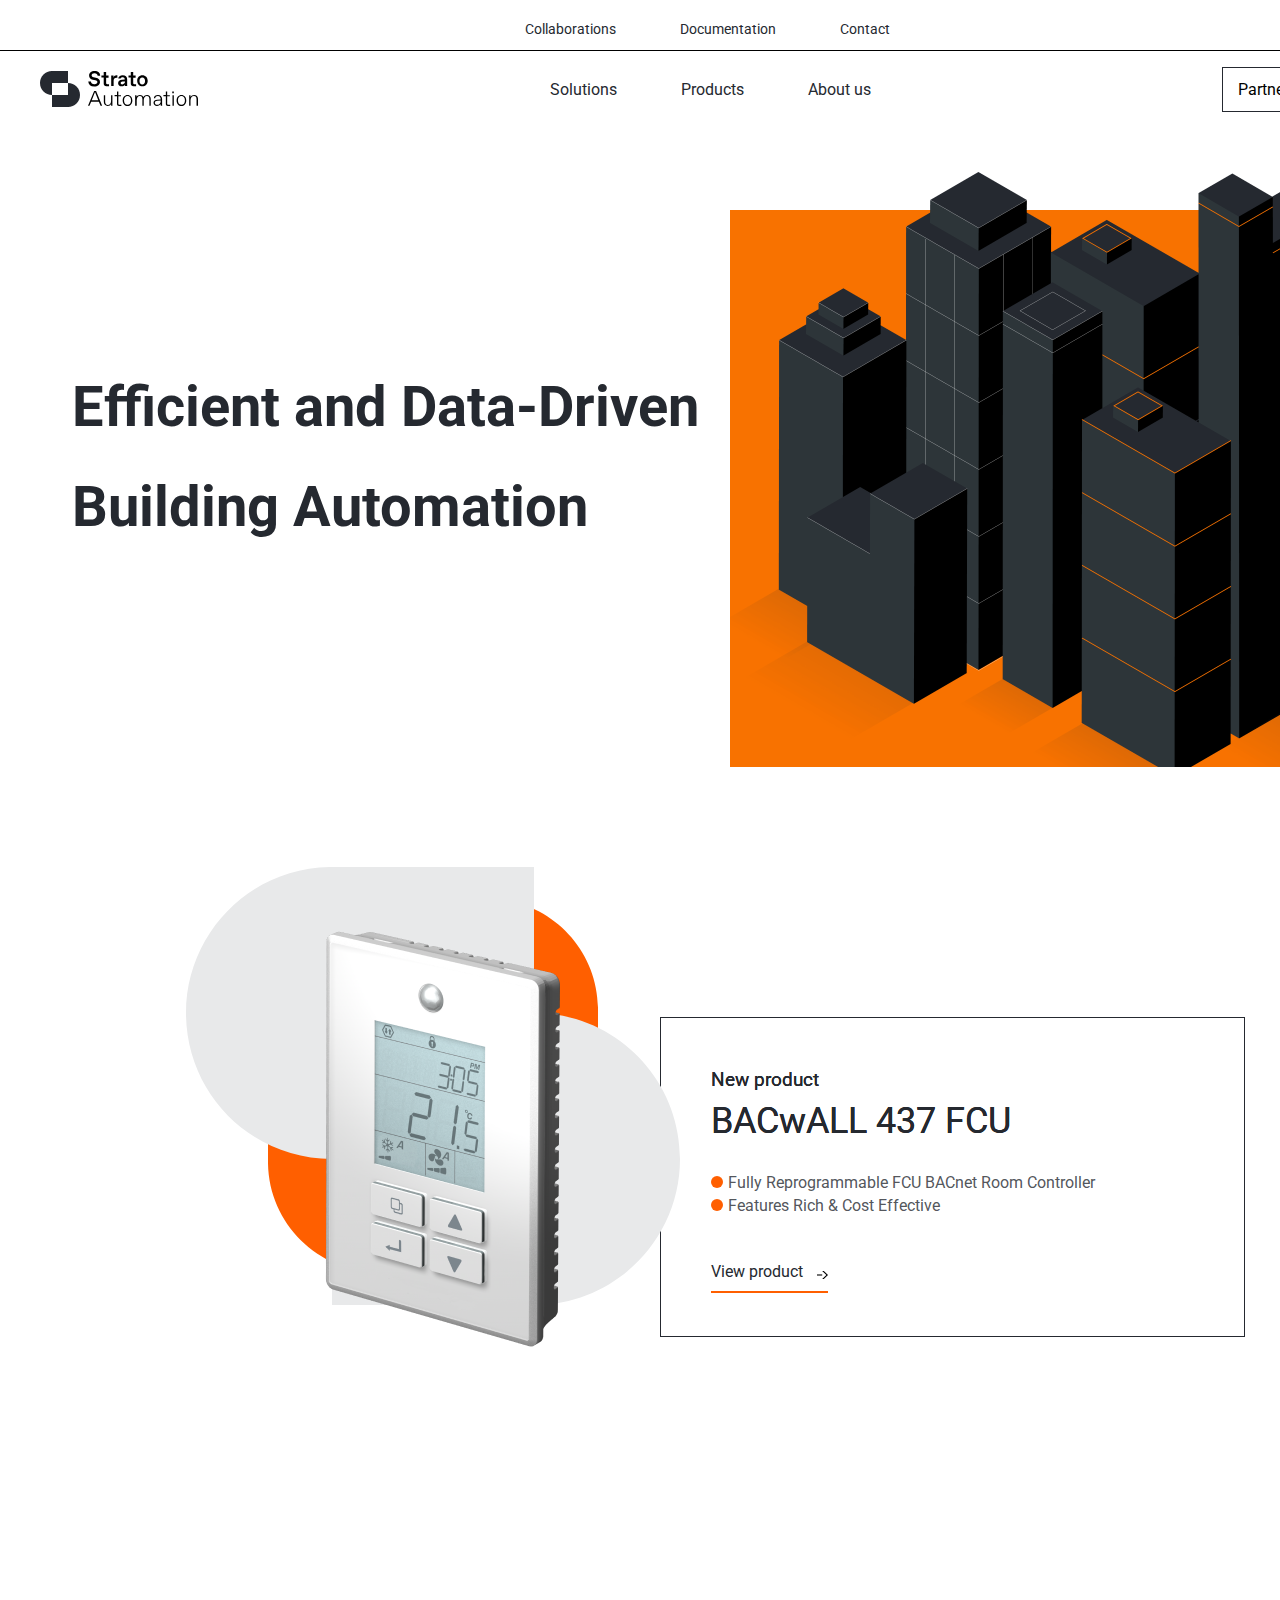
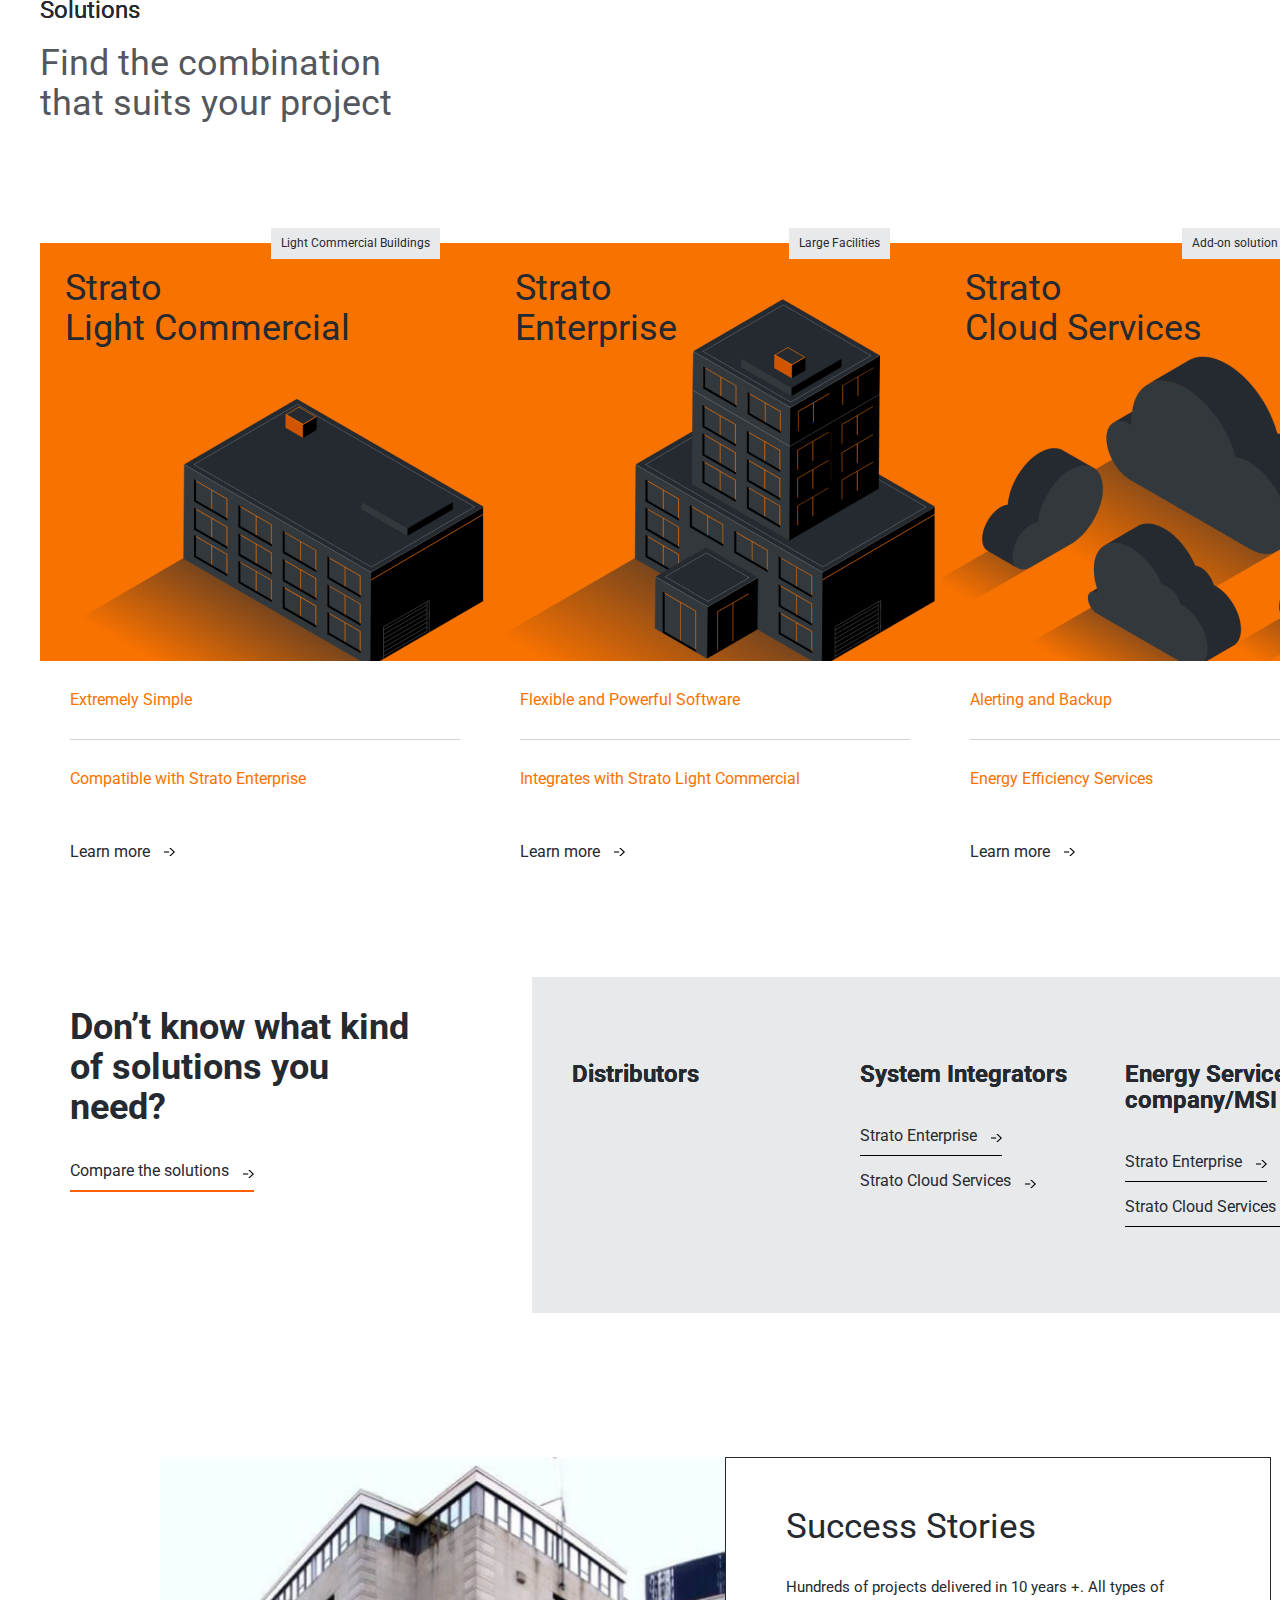
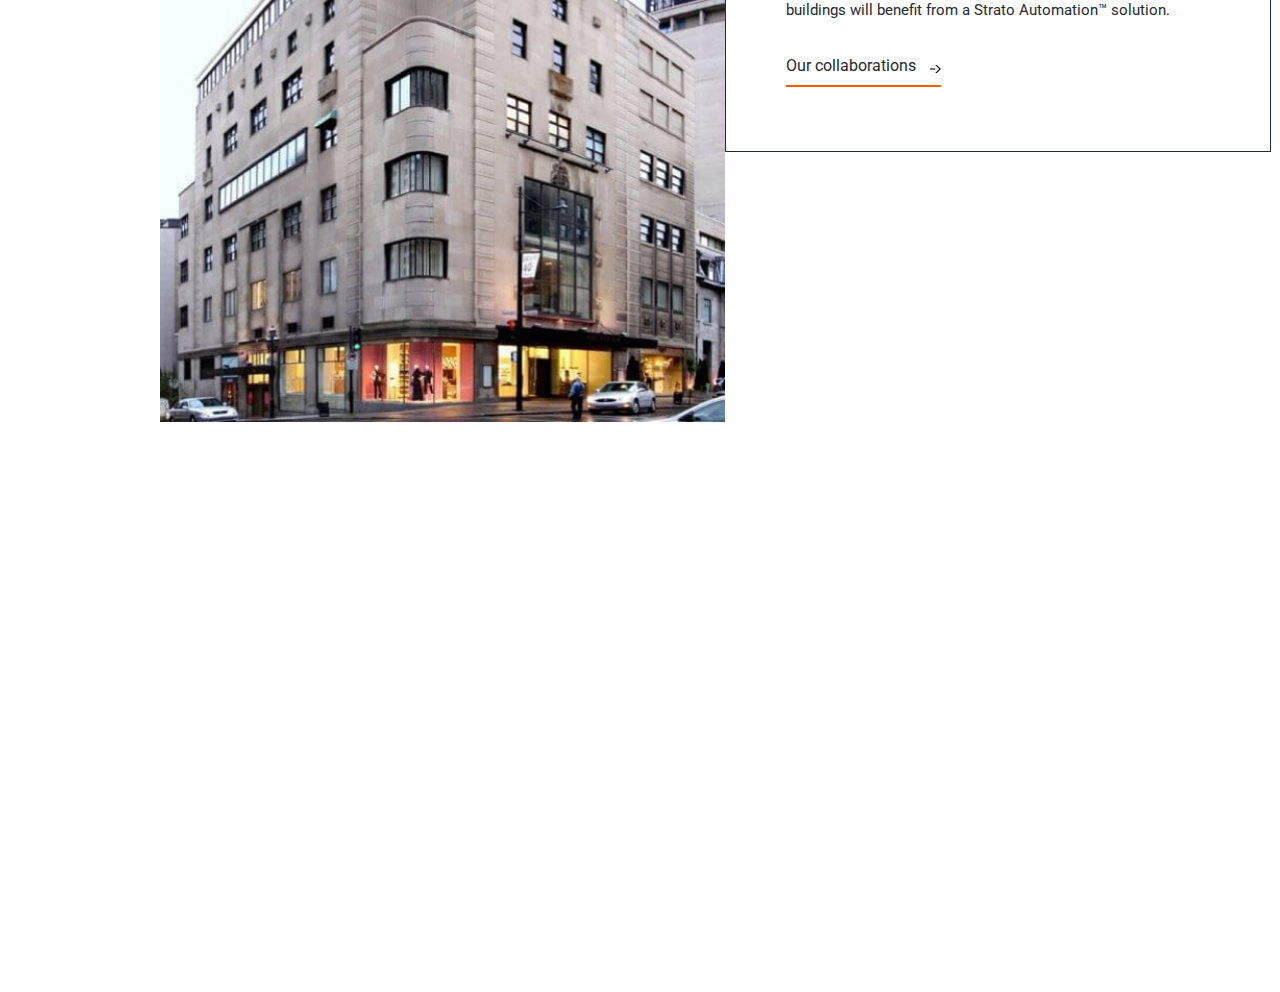
==== index.html @ f867ef54 "Added stories section" ====
<!DOCTYPE html>
<html lang="en">

<head>
    <meta charset="UTF-8">
    <meta http-equiv="X-UA-Compatible" content="IE=edge">
    <meta name="viewport" content="width=device-width, initial-scale=1.0">
    <link rel="stylesheet" href="css/style.css">
    <link rel="preconnect" href="https://fonts.gstatic.com">
    <link href="https://fonts.googleapis.com/css2?family=Roboto&display=swap" rel="stylesheet">
    <title>Strato Automation</title>
</head>

<body>
    <header class="header">
        <div class="header__top">
            <section class="header__center">
                <nav class="about">
                    <a class="about__item" href="#">Collaborations</a>
                    <a class="about__item" href="#">Documentation</a>
                    <a class="about__item" href="#">Contact</a>
                </nav>
            </section>
            <section class="header__right">
                <nav class="about__language">
                    <button class="select__language selected">En</button>
                    <button class="select__language">Fr</button>
                </nav>
            </section>
        </div>
        <section class="header__bottom warp">
            <svg class="logo" viewBox="0 0 159 36" fill="none" xmlns="http://www.w3.org/2000/svg">
                <path d="M0 12C0 5.37258 5.37258 0 12 0V24C5.37258 24 0 18.6274 0 12Z" fill="#252930" />
                <path d="M11 0H28V12H11V0Z" fill="#252930" />
                <path d="M28 12C34.6274 12 40 17.3726 40 24C40 30.6274 34.6274 36 28 36V12Z" fill="#252930" />
                <path d="M12 24H29V36H12V24Z" fill="#252930" />
                <path
                    d="M50.9011 10.2586C50.9011 12.069 52.3517 13.1552 54.4066 13.1552H54.6484C56.3407 13.1552 57.4286 12.3103 57.4286 11.1034C57.4286 10.0172 56.8242 9.53448 55.3736 9.17241L52.8352 8.68966C50.4176 8.2069 49.0879 6.63793 49.0879 4.46552C49.0879 2.05172 51.1429 0 54.6484 0C58.1538 0 60.2088 1.93103 60.2088 4.82759H57.6703C57.5495 3.25862 56.3407 2.2931 54.6484 2.2931H54.4066C52.8352 2.2931 51.6264 3.25862 51.6264 4.34483C51.6264 5.43103 52.2308 6.03448 53.5604 6.27586L55.8571 6.75862C58.5165 7.24138 59.967 8.56897 59.967 10.9828C59.967 13.6379 57.7912 15.4483 54.2857 15.4483C50.5385 15.4483 48.4835 13.5172 48.2418 10.3793H50.9011V10.2586Z"
                    fill="black" />
                <path
                    d="M63.7143 6.51724H61.4176V4.46552H63.7143V1.08621H66.1319V4.58621H68.5495V6.63793H66.1319V12.069C66.1319 12.9138 66.3736 13.1552 67.2198 13.1552H69.033V15.2069H66.3736C64.6813 15.2069 63.7143 14.3621 63.7143 12.5517V6.51724Z"
                    fill="black" />
                <path
                    d="M71.0879 4.46552H73.5055V6.63793C73.989 5.18965 75.0769 4.34483 76.6483 4.34483H77.3736V6.63793H76.5275C74.5934 6.63793 73.6264 7.72414 73.6264 9.65517V15.0862H71.2088V4.46552H71.0879Z"
                    fill="black" />
                <path
                    d="M84.989 15.0862C84.989 14.8448 84.8681 14.4828 84.8681 13.8793V13.6379C84.2637 14.6034 83.055 15.3276 81.6044 15.3276C79.5495 15.3276 78.0989 14 78.0989 12.1897C78.0989 10.0172 79.7912 8.93103 81.967 8.81034L84.7473 8.56896V8.2069C84.7473 7 84.022 6.15517 82.8132 6.15517H82.5714C81.4835 6.15517 80.7582 6.75862 80.6374 7.60345H78.2198C78.4615 5.55172 80.1539 4.22414 82.6923 4.22414C85.3517 4.22414 87.1648 5.7931 87.1648 8.2069V12.7931C87.1648 13.8793 87.1648 14.6034 87.2857 15.0862H84.989ZM84.8681 10.3793L82.4506 10.6207C81.3626 10.7414 80.6374 11.2241 80.6374 12.069C80.6374 12.7931 81.2418 13.3966 82.2088 13.3966H82.3297C83.6593 13.3966 84.989 12.3103 84.989 11.1034V10.3793H84.8681Z"
                    fill="black" />
                <path
                    d="M90.7912 6.51724H88.4945V4.46552H90.7912V1.08621H93.2088V4.58621H95.6264V6.63793H93.2088V12.069C93.2088 12.9138 93.4506 13.1552 94.2967 13.1552H96.1099V15.2069H93.4505C91.7582 15.2069 90.7912 14.3621 90.7912 12.5517V6.51724Z"
                    fill="black" />
                <path
                    d="M102.396 4.22414C105.418 4.22414 107.714 6.51724 107.714 9.77586C107.714 13.0345 105.538 15.3276 102.396 15.3276C99.3736 15.3276 97.1978 13.0345 97.1978 9.77586C97.0769 6.63793 99.2527 4.22414 102.396 4.22414ZM102.396 13.3966C103.967 13.3966 105.055 12.069 105.055 9.89655C105.055 7.72414 103.967 6.39655 102.396 6.39655H102.154C100.582 6.39655 99.4945 7.72414 99.4945 9.89655C99.4945 12.069 100.582 13.3966 102.154 13.3966H102.396Z"
                    fill="black" />
                <path
                    d="M58.8791 30.6552H51.1429L49.4505 34.7586H48L54.1648 19.9138H56.0989L62.1429 34.7586H60.5714L58.8791 30.6552ZM58.2747 29.2069L55.011 21.1207L51.7473 29.2069H58.2747Z"
                    fill="black" />
                <path
                    d="M63.8352 24.1379H65.1648V30.7759C65.1648 32.8276 66.011 33.9138 67.7033 33.9138H67.945C69.5165 33.9138 71.0879 32.3448 71.0879 29.931V24.1379H72.4176V34.7586H71.0879V32.7069C70.6044 34.1552 69.2747 34.8793 67.5824 34.8793C65.2857 34.8793 63.8352 33.3103 63.8352 31.0172V24.1379Z"
                    fill="black" />
                <path
                    d="M77.011 25.2241H74.5934V24.0172H77.011V20.5172H78.3407V24.1379H81V25.3448H78.3407V32.8276C78.3407 33.431 78.5824 33.6724 79.1868 33.6724H81.3626V34.8793H79.0659C77.7363 34.8793 77.011 34.2759 77.011 32.9483V25.2241Z"
                    fill="black" />
                <path
                    d="M87.5275 23.8966C90.3077 23.8966 92.3626 26.1897 92.3626 29.4483C92.3626 32.7069 90.1868 35 87.5275 35C84.8681 35 82.6923 32.7069 82.6923 29.4483C82.5714 26.1897 84.7472 23.8966 87.5275 23.8966ZM87.6483 33.7931C89.5824 33.7931 91.033 32.1034 91.033 29.4483C91.033 26.7931 89.5824 25.1034 87.6483 25.1034H87.4066C85.4725 25.1034 84.022 26.7931 84.022 29.4483C84.022 32.1034 85.4725 33.7931 87.4066 33.7931H87.6483Z"
                    fill="black" />
                <path
                    d="M95.1429 24.1379H96.4725V25.8276C97.1978 24.6207 98.4066 23.8966 99.978 23.8966C101.549 23.8966 102.879 24.7414 103.363 26.069C104.088 24.6207 105.418 23.8966 107.11 23.8966C109.165 23.8966 110.736 25.3448 110.736 27.7586V34.7586H109.407V28.2414C109.407 26.069 108.56 25.1034 106.989 25.1034H106.868C104.813 25.1034 103.725 27.1552 103.725 29.4483V34.7586H102.396V28.2414C102.396 26.069 101.549 25.1034 99.978 25.1034H99.8571C97.8022 25.1034 96.7143 27.1552 96.7143 29.4483V34.7586H95.1429V24.1379Z"
                    fill="black" />
                <path
                    d="M120.769 34.7586C120.769 34.3966 120.648 33.7931 120.648 33.069C120.165 34.0345 118.714 35 116.901 35C115.088 35 113.516 33.6724 113.516 31.8621C113.516 30.7759 113.879 30.0517 114.604 29.569C115.33 29.0862 116.176 28.7241 117.264 28.7241L120.648 28.4828V28C120.648 26.1897 119.56 25.1034 117.989 25.1034H117.868C116.418 25.1034 115.33 25.8276 115.209 27.1552H113.879C114 25.2241 115.692 24.0172 117.989 24.0172C120.648 24.0172 122.099 25.8276 122.099 28V32.4655C122.099 33.5517 122.099 34.2759 122.22 34.7586H120.769ZM120.527 29.4483L117.385 29.6897C115.813 29.8103 114.846 30.5345 114.846 31.7414C114.846 32.9483 115.692 33.7931 117.022 33.7931H117.264C118.714 33.7931 120.648 32.4655 120.648 30.8966V29.4483H120.527Z"
                    fill="black" />
                <path
                    d="M125.846 25.2241H123.429V24.0172H125.846V20.5172H127.176V24.1379H129.835V25.3448H127.176V32.8276C127.176 33.431 127.418 33.6724 128.022 33.6724H130.198V34.8793H127.901C126.571 34.8793 125.846 34.2759 125.846 32.9483V25.2241Z"
                    fill="black" />
                <path
                    d="M132.253 20.3966H133.824V22.2069H132.253V20.3966ZM132.374 24.1379H133.824V34.7586H132.495V24.1379H132.374Z"
                    fill="black" />
                <path
                    d="M141.44 23.8966C144.22 23.8966 146.275 26.1897 146.275 29.4483C146.275 32.7069 144.099 35 141.44 35C138.659 35 136.604 32.7069 136.604 29.4483C136.604 26.1897 138.659 23.8966 141.44 23.8966ZM141.56 33.7931C143.495 33.7931 144.945 32.1034 144.945 29.4483C144.945 26.7931 143.495 25.1034 141.56 25.1034H141.319C139.385 25.1034 137.934 26.7931 137.934 29.4483C137.934 32.1034 139.385 33.7931 141.319 33.7931H141.56Z"
                    fill="black" />
                <path
                    d="M149.176 24.1379H150.505V25.9483C151.11 24.7414 152.56 23.8966 154.253 23.8966C156.429 23.8966 158 25.3448 158 27.7586V34.7586H156.549V28.2414C156.549 26.069 155.703 25.1034 154.011 25.1034H153.89C151.714 25.1034 150.505 27.1552 150.505 29.4483V34.7586H149.176V24.1379Z"
                    fill="black" />
            </svg>
            <nav class="about__bottom">
                <a class="about__item__bottom" href="#">Solutions</a>
                <a class="about__item__bottom" href="#">Products</a>
                <a class="about__item__bottom" href="#">About us</a>
            </nav>
            <button class="button__header">Partners Resources</button>
        </section>
    </header>

    <section class="header__inner warp">
        <div class="header__inner__content">
            <h1 class="header__inner__item">Efficient and Data-Driven</h1>
            <h1 class="header__inner__item"> Building Automation</h1>
        </div>
        <img class="city" src="/img/City.png" alt="">
    </section>

    <section class="new__product">
        <div class="new__product__content">
            <div class="new__product__item">
                <svg class="new__product__svg" width="494" height="438" viewBox="0 0 494 438" fill="none"
                    xmlns="http://www.w3.org/2000/svg">
                    <path
                        d="M412 140.454V295H302V142.261H192C192 81.2561 241.14 32 302 32C361.959 32 411.098 80.3521 412 140.454Z"
                        fill="#FF5F00" />
                    <path
                        d="M302 294.739C302 355.744 252.861 405 192 405C132.041 405 82.9018 356.648 82 296.546V142H192V294.739H302Z"
                        fill="#FF5F00" />
                    <path
                        d="M143.505 0H348V146H145.897V292C65.1753 292 0 226.778 0 146C0 66.4181 63.9796 1.19651 143.505 0Z"
                        fill="#E8E9EA" />
                    <path
                        d="M348.103 146C428.825 146 494 211.221 494 292C494 371.582 430.02 436.803 350.495 438H146V292H348.103V146Z"
                        fill="#E8E9EA" />
                </svg>
                <img class="new__product__img" src="/img/BACwALL437FCU.png" alt="">
            </div>
            <div class="new__product__info">
                <div class="new__product__info__content">
                    <h5 class="new__product__title">New product</h5>
                    <h2 class="new__product__name">BACwALL 437 FCU</h2>
                    <ul class="list">
                        <li class="new__product__description">Fully Reprogrammable FCU BACnet Room Controller</li>
                        <li class="new__product__description">Features Rich & Cost Effective</li>
                    </ul>
                    <button class="button new__product__button">View product</button>
                </div>
            </div>
        </div>
    </section>

    <section class="card__section warp">
        <div class="card__section__info">
            <div>
                <h5 class="card__section__title">Solutions</h5>
                <h3 class="card__section__subtitle">Find the combination <br> that suits your project</h3>
            </div>
            <button class="button">Learn more</button>
        </div>
        <div class="cards">
            <div class="card">
                <div class="card__background">
                    <p class="card__summary">Light Commercial Buildings</p>
                    <h2 class="card__title">Strato <br> Light Commercial</h2>
                    <img src="/img/Light_Commercial.png" alt="">
                </div>
                <div class="card__info">
                    <p class="card__description border__buttom">Extremely Simple</p>
                    <p class="card__description">Compatible with Strato Enterprise</p>
                    <button class="button card__button">Learn more</button>
                </div>
            </div>
            <div class="card">
                <div class="card__background">
                    <p class="card__summary">Large Facilities</p>
                    <h2 class="card__title">Strato <br> Enterprise</h2>
                    <img src="/img/Enterprise.png" alt="">
                </div>
                <div class="card__info">
                    <p class="card__description border__buttom">Flexible and Powerful Software</p>
                    <p class="card__description">Integrates with Strato Light Commercial</p>
                    <button class="button card__button">Learn more</button>
                </div>
            </div>
            <div class="card">
                <div class="card__background">
                    <p class="card__summary">Add-on solution available</p>
                    <h2 class="card__title">Strato <br> Cloud Services</h2>
                    <img src="/img/Cloud_Services.png" alt="">
                </div>
                <div class="card__info">
                    <p class="card__description border__buttom">Alerting and Backup</p>
                    <p class="card__description">Energy Efficiency Services</p>
                    <button class="button card__button">Learn more</button>
                </div>
            </div>
        </div>
    </section>

    <section class="company">
        <div class="company__info warp">
            <div class="company__info__left">
                <h2 class="company__info__title">Don’t know what kind <br> of solutions you <br> need?</h2>
                <button class="button">Compare the solutions</button>
            </div>
            <div class="company__info__right">
                <div class="company__info__content">
                    <h3 class="company__info__suptitle">Distributors</h3>
                    <div class="company__info__blocks">
                        <div class="company__info__block">
                            <h3 class="company__info__suptitle">System Integrators</h3>
                            <button class="button company__info__button__bottom">Strato Enterprise</button>
                            <button class="button company__info__button">Strato Cloud Services</button>
                        </div>
                        <div class="company__info__block">
                            <h3 class="company__info__suptitle">Energy Service company/MSI</h3>
                            <button class="button company__info__button__bottom">Strato Enterprise</button>
                            <button class="button company__info__button__bottom">Strato Cloud Services</button>
                        </div>
                    </div>
                </div>
            </div>
        </div>
    </section>

    <section class="stories warp">
        <img src="/img/house.png" alt="">
        <div class="stories__info">
            <h2 class="stories__title">Success Stories</h2>
            <p class="stories__content">Hundreds of projects delivered in 10 years +. All types of <br> buildings will
                benefit from a Strato
                Automation™ solution.</p>
            <button class="button">Our collaborations</button>
        </div>
    </section>

    <section class="products">
    </section>

</body>

</html>
---- css/style.css ----
/* Default */

body
{
    margin: 0; 
    padding: 0;
    min-width: 1430px;
}

.button
{
    font-size: 16px;
    line-height: 16px;
    color: #252930;
    font-family: 'Roboto', sans-serif;
    font-weight: 400;
    background-image: url(/img/Arrow.svg);
    background-repeat: no-repeat;
    background-position: right;
    cursor: pointer;
    border: 2px solid #FF5F00;
    border-top: none;
    border-left: none;
    border-right: none;
    background-color: transparent;
    padding: 0 25px 5px 0;
    height: 35px;
}

.warp
{
    margin: 0 40px;
}

.list
{
    list-style: none;
    padding: 0;
}

.border__buttom
{
    border-bottom: 1px solid rgba(37, 41, 48, 0.2);
}

/* Header */

.header
{
    background-color: #fff;
    padding: 20px 0;
}

.header__top
{
    border-bottom: 0.5px solid black;
    display: flex;
    padding-left: 150px;
}

.header__bottom
{
    display: flex;
    justify-content: space-between;
    align-items: center;
}

.logo
{
    width: 159px;
    height: 36px;
    margin: 20px 0;
}

.header__center
{
    height: 30px;
    margin: auto;
}

.header__right
{
   height: 30px;
   margin-right: 10px;
}

.header__inner__item
{
    font-size: 56px;
    font-family: 'Roboto', sans-serif;
    color: #252930;
    line-height: 62px;
}

.header__inner__content
{
    margin: auto;
}

.header__inner
{
    display: flex;
    justify-content: space-between;
}

.city
{
    margin: 0 -40px 0 0;
}

/* About */

.about
{
    width: 450px;
    margin: auto;
    display: block
}


.about__item__bottom
{
    margin: 0 30px;
    text-decoration: none;
    color: #252930;
    font-size: 16px;
    font-family: 'Roboto', sans-serif;
    font-weight: 400;
    line-height: 20,3px;
}

.about__item
{
    margin: 0 30px;
    text-decoration: none;
    color: #252930;
    font-size: 14px;
    font-family: 'Roboto', sans-serif;
    font-weight: 400;
    line-height: 20,3px;
}

.select__language
{
    background-color: #fff;
    border: 0;
    margin: 0 20px;
    text-decoration: none;
    color: #252930;
    font-size: 11px;
    font-family: 'Roboto', sans-serif;
    font-weight: 400;
    line-height: 16,3px;
    opacity: 40%;
}

.selected,
.select__language:hover
{
    opacity: 100%;
    cursor: pointer;
}

/* New product */

.new__product
{
    margin-top: 100px;
    height: 730px;
    position: relative;
}

.new__product__content
{
    position: relative;
    justify-content: center;
    display: flex;
}

.new__product__img
{
   margin-top: 50px;
   margin-left: 70px;
   position: absolute;
}

.new__product__svg
{
    position: absolute;
}

.new__product__info
{
    border: 1px solid #252930;
    box-sizing: border-box;
    border-radius: 0px;
    width: 585px;
    height: 320px;
    margin-top: 150px;
}

.new__product__info__content
{
    margin: 50px;
}

.new__product__item
{
    width: 494px;
    height: 517px;
    margin-right: -20px;
}

.new__product__title
{
    color: #252930;
    font-size: 19px;
    font-family: 'Roboto', sans-serif;
    font-weight: 400;
    text-shadow: 0 0.3px 0 black;
    margin: 0;
}

.new__product__name
{
    color: #252930;
    font-size: 36px;
    font-family: 'Roboto', sans-serif;
    font-weight: 400;
    line-height: 40px;
    text-shadow: 0 0.3px 0 black;
    margin: 10px 0 30px 0;
}

.new__product__description
{
    color: rgba(37, 41, 48, 0.8);
    font-family: 'Roboto', sans-serif;
    font-weight: 400;
    font-size: 16px;
    line-height: 23px;
}

.new__product__description::before
{
    content: url(/img/marker.svg);
    padding-right: 5px;
}


/* Cards */

.card__section
{
    min-height: 980px;
    margin-top: 0;
}

.cards
{
    display: flex;
    justify-content: space-around;
    margin-top: 90px;
    flex-wrap: wrap;
}

.card
{
   margin-top: 30px;
   width: 450px;
   position: relative;
}

.card__info
{
    margin: 30px;
}

.card__background
{
    background-color: #F87200;
    height: 418px;
}

.card__title
{
    color: #252930;
    font-size: 36px;
    line-height: 40px;
    font-family: 'Roboto', sans-serif;
    font-weight: 400;
    margin: 25px;
    position: absolute;
}

.card__summary
{
    font-size: 12px;
    line-height: 17px;
    color: #252930;
    font-family: 'Roboto', sans-serif;
    font-weight: 400;
    background-color: #E8E9EA;
    display: block;
    position: absolute;
    padding: 7px 10px ;
    right: 0;
    margin: -15px 50px 0 0;
}

.card__section__info
{
    display: flex;
    justify-content: space-between;
    align-items: flex-end;
    margin: auto;
}

.card__section__title
{
    font-size: 24px;
    line-height: 26px;
    color: #252930;
    text-shadow: 0 0.3px 0 black;
    font-family: 'Roboto', sans-serif;
    font-weight: 400;
    margin: 0;
}

.card__section__subtitle
{
    font-size: 36px;
    line-height: 40px;
    color: rgba(37, 41, 48, 0.8);
    font-family: 'Roboto', sans-serif;
    font-weight: 400;
    margin: 0;
    margin-top: 20px;
}

.card__description
{
    font-size: 16px;
    line-height: 18px;
    color: #F87200;
    font-family: 'Roboto', sans-serif;
    font-weight: 400;
    margin-top: 30px;
    padding-bottom: 30px;
}

/* Company */

.company
{
    height: 480px;
}

.company__info
{
    position: relative;
    background-color: white;
    height: 336px;
    display: flex;
    justify-content: space-between;
}

.company__info__left
{
    margin: 30px;
    width: 600px;
    margin-right: 80px;
}

.company__info__right
{
    background-color: #E8E9EA;
    width: 100%;
    position: relative;
}

.company__info__content
{
    display: flex;
    margin: 60px 40px;
    justify-content: space-between;
}

.company__info__blocks
{
    display: flex;
}

.company__info__block
{
    display: block;
    width: 225PX;
    margin: 0 0 0 40px;
}

.company__info__suptitle
{
    color: #252930;
    font-size: 24px;
    line-height: 26px;
    font-family: 'Roboto', sans-serif;
    text-shadow: 0 0.2px 0 black;
}

.company__info__title
{
    font-size: 36px;
    line-height: 40px;
    font-family: 'Roboto', sans-serif;
    color: #252930;
    margin: 0;
    margin-bottom: 30px;
}

/* Stories */

.stories
{
    height: 565px;
    display: flex;
    justify-content: center;
}

.stories__info
{
    border: 1px solid #252930; 
    box-sizing: border-box;
    border-radius: 0px;
    height: 295px;
    padding: 60px;
    padding-top: 20px;
    padding-right: 100px;
}

.stories__title
{
    font-size: 35px;
    line-height: 40px;
    color: #252930;
    font-family: 'Roboto', sans-serif;
    font-weight: 400;
}

.stories__content
{
    font-size: 15px;
    line-height: 23px;
    color: #252930;
    font-family: 'Roboto', sans-serif;
    font-weight: 400;
    margin-bottom: 30px;
}

/* Products */

.products
{
    height: 570px;
}

/* Button */

.button__header
{
    background-color: #fff;
    border: 1px solid #252930;
    box-sizing: border-box;
    border-radius: 0px;
    font-family: 'Roboto', sans-serif;
    font-weight: normal;
    font-size: 16px;
    line-height: 23px;
    color: black;
    text-decoration: none;
    padding: 10px 15px;
}

.button__header:hover
{
    background: #F87200;
    color: #fff;
    border-color: #fff;
}

.new__product__button
{
    margin-top: 25px;
}


.card__button
{
    border-bottom: none;
    margin: 0;
    padding: 0 25px 0 0;
}

.company__info__button
{
    border-bottom: none;
    margin: 0;
    margin-top: 10px;
}

.company__info__button__bottom
{
    border-bottom: 1px solid black;
    margin: 0;
    margin-top: 10px;
}
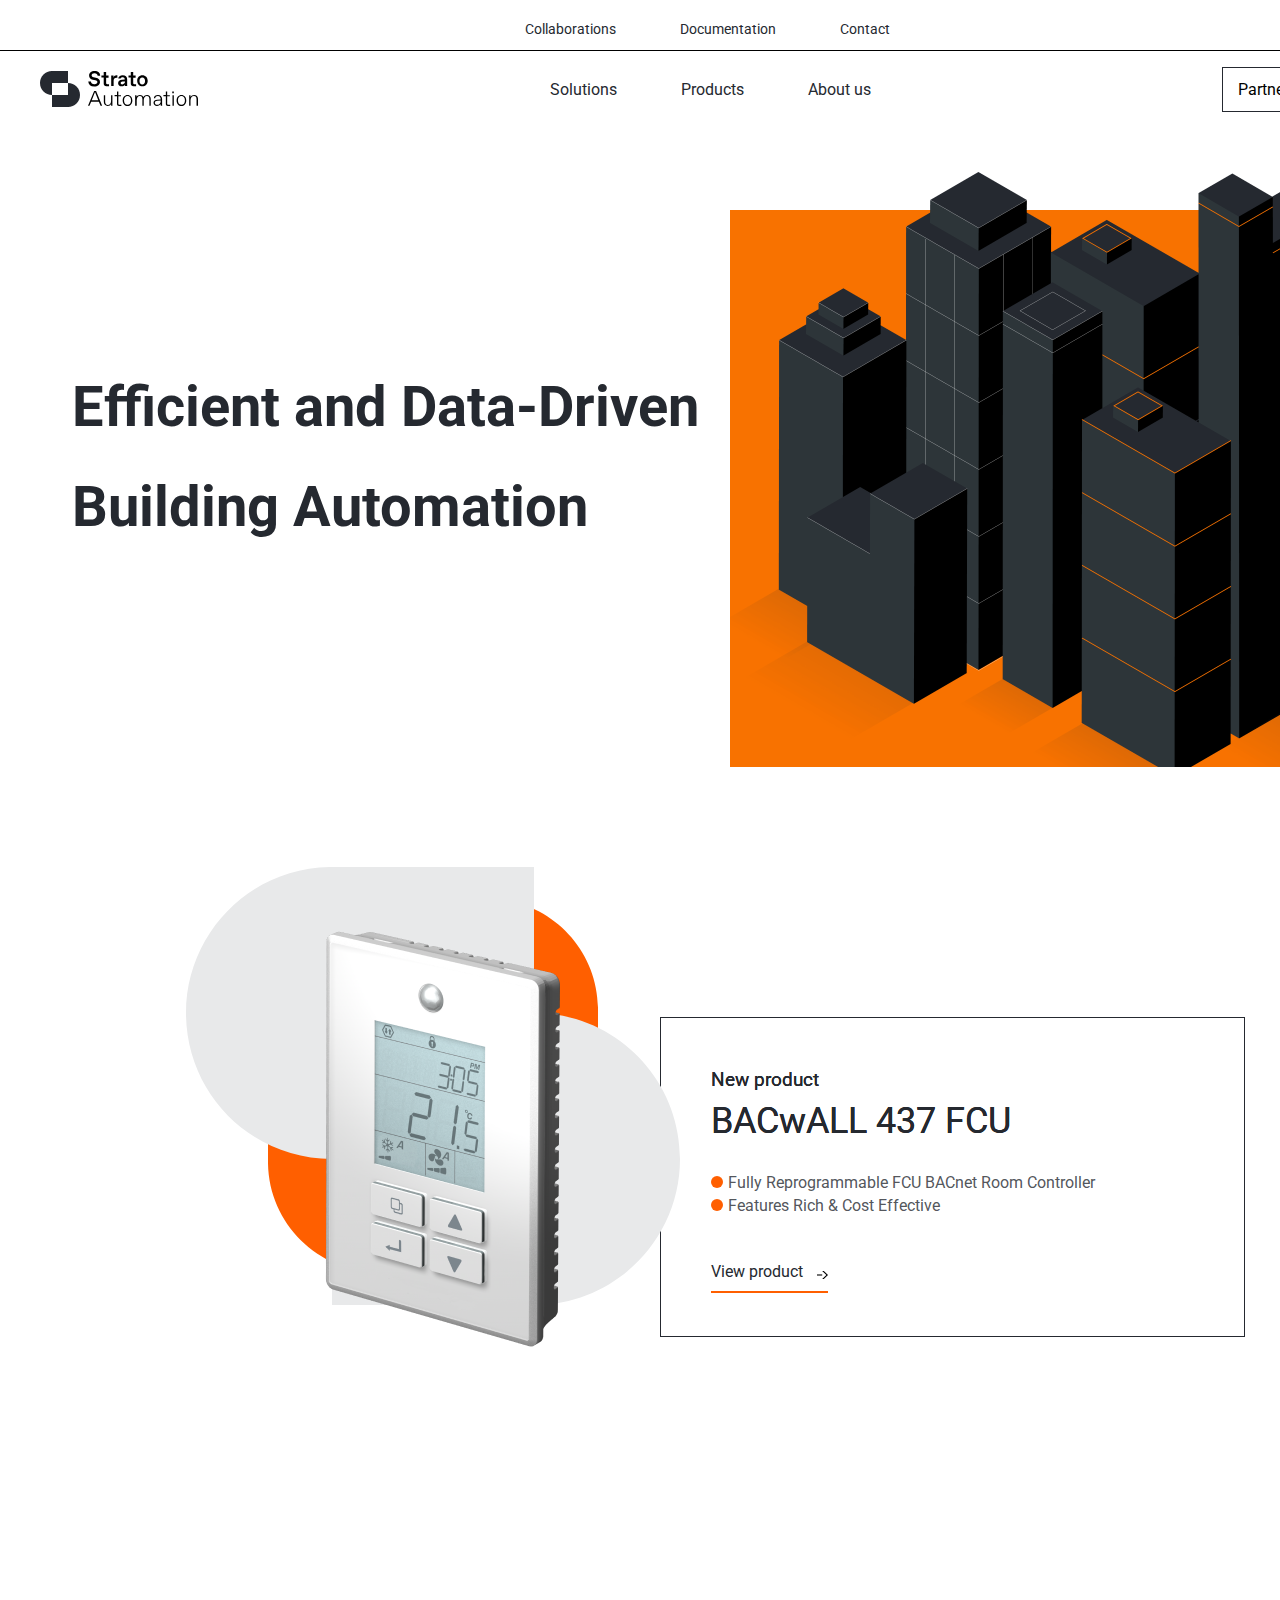
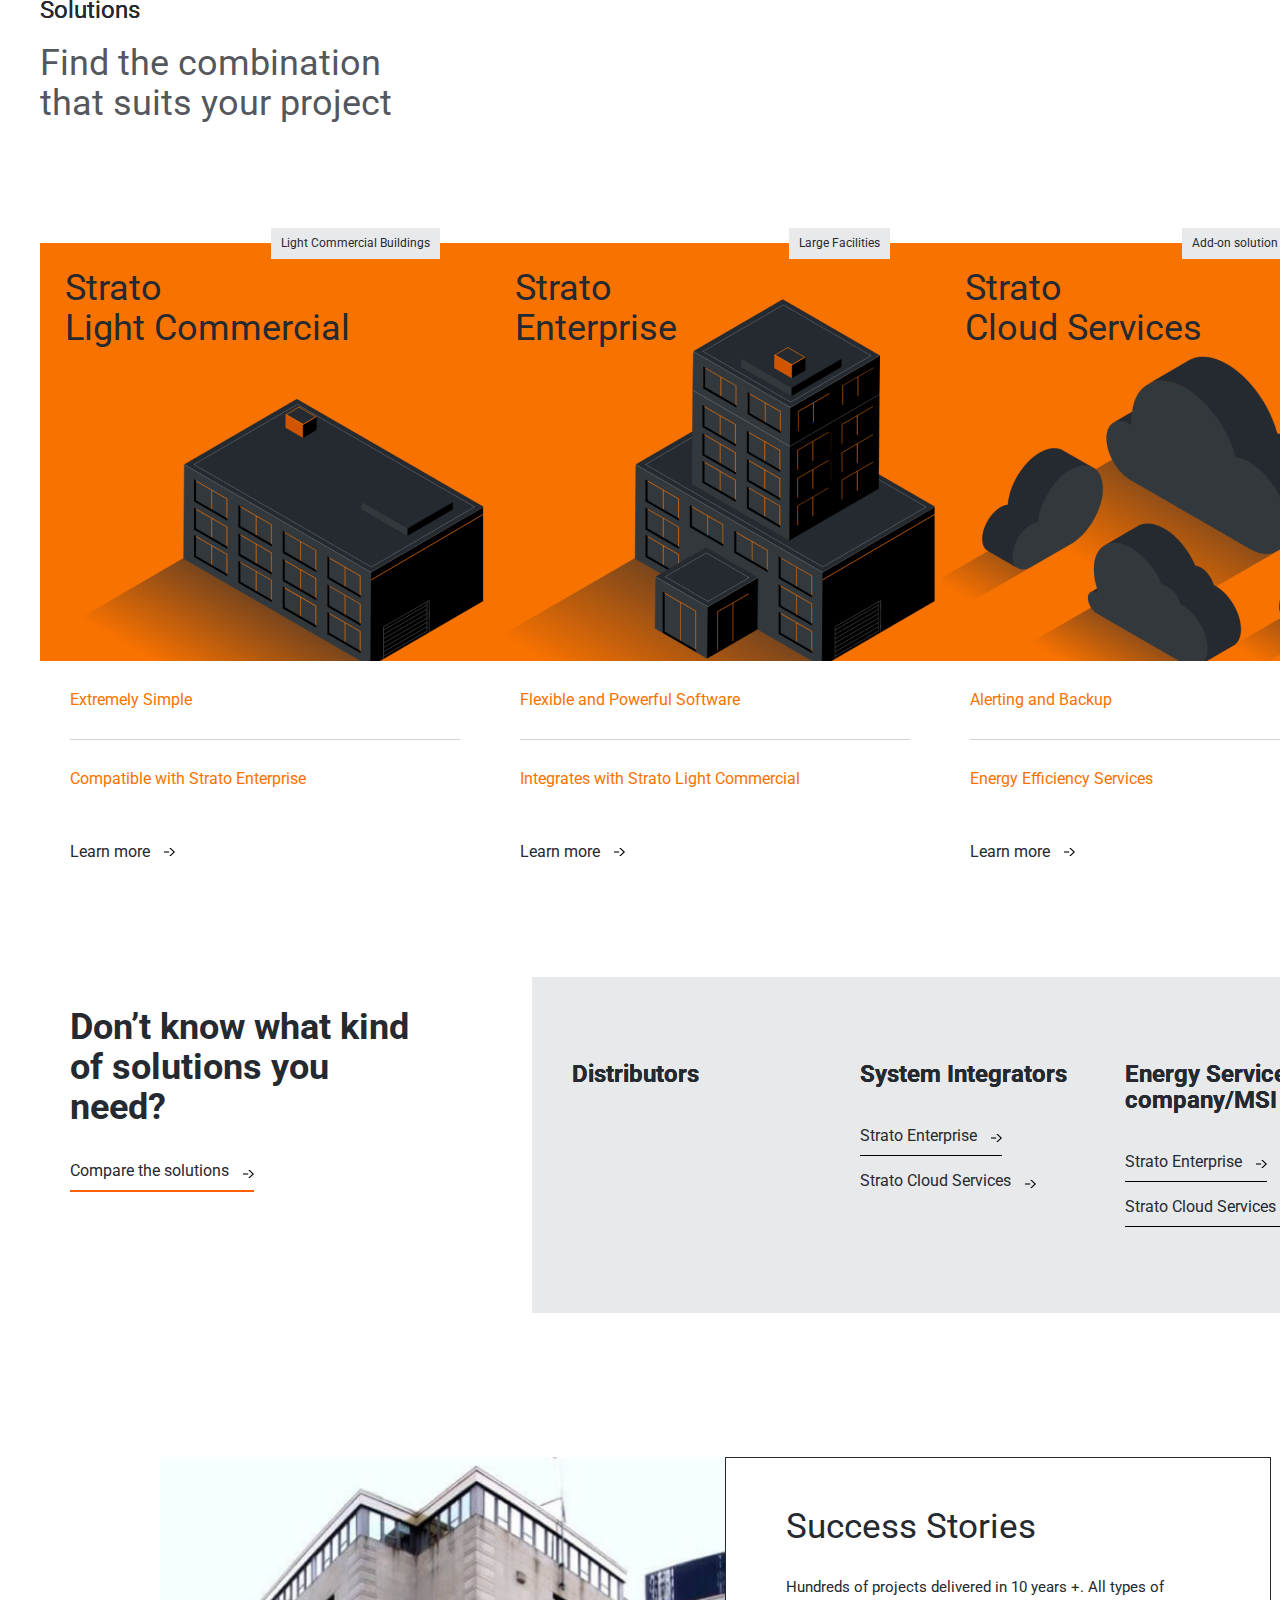
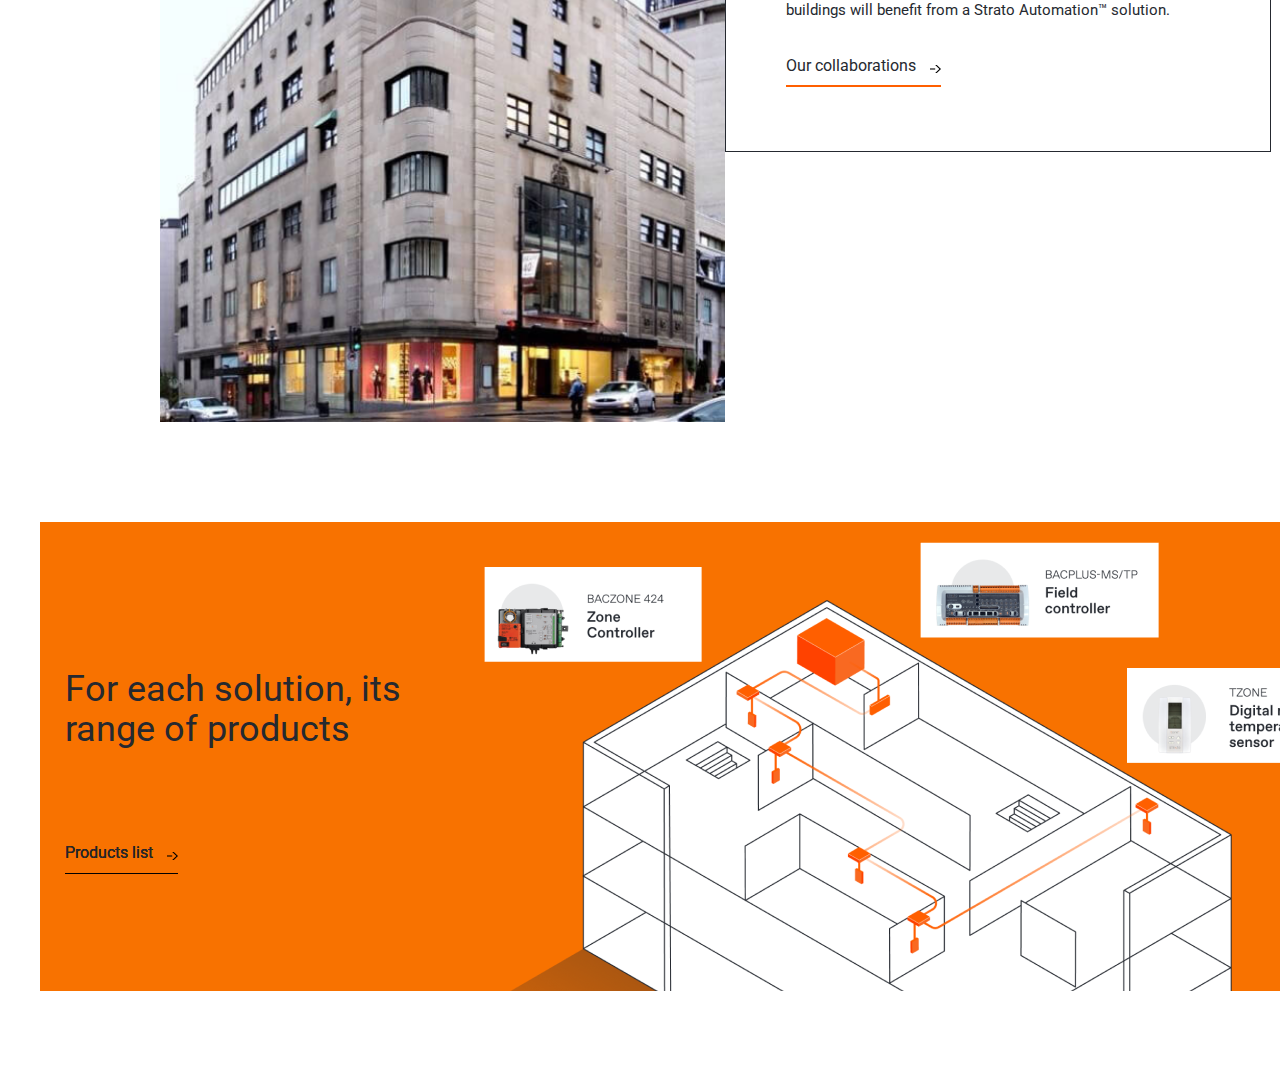
==== commit 6cb5516e: "Added products section" ====
--- a/index.html
+++ b/index.html
@@ -194,13 +194,13 @@
                     <div class="company__info__blocks">
                         <div class="company__info__block">
                             <h3 class="company__info__suptitle">System Integrators</h3>
-                            <button class="button company__info__button__bottom">Strato Enterprise</button>
+                            <button class="button button__with__bottom">Strato Enterprise</button>
                             <button class="button company__info__button">Strato Cloud Services</button>
                         </div>
                         <div class="company__info__block">
                             <h3 class="company__info__suptitle">Energy Service company/MSI</h3>
-                            <button class="button company__info__button__bottom">Strato Enterprise</button>
-                            <button class="button company__info__button__bottom">Strato Cloud Services</button>
+                            <button class="button button__with__bottom">Strato Enterprise</button>
+                            <button class="button button__with__bottom">Strato Cloud Services</button>
                         </div>
                     </div>
                 </div>
@@ -220,6 +220,15 @@
     </section>
 
     <section class="products">
+        <div class="products__content warp">
+            <div class="products__content__left">
+                <h2 class="products__content__title">For each solution, its <br> range of products</h2>
+                <button class="button button__with__bottom products__button">Products list</button>
+            </div>
+            <div class="products__content__right">
+                <img src="/img/Products.png" alt="">
+            </div>
+        </div>
     </section>
 
 </body>
--- a/css/style.css
+++ b/css/style.css
@@ -464,6 +464,34 @@
     height: 570px;
 }
 
+.products__content
+{
+    background-color: #F87200;
+    margin-top: 100px;
+    display: flex;
+    height: 469px;
+}
+
+.products__content__title
+{
+    font-size: 36px;
+    line-height: 40px;
+    color: #252930;
+    font-family: 'Roboto', sans-serif;
+    font-weight: 400;
+    margin-bottom: 80px;
+}
+
+.products__content__left
+{
+    margin: auto;
+}
+
+.products__content__right
+{
+    margin: auto;
+}
+
 /* Button */
 
 .button__header
@@ -508,7 +536,12 @@
     margin-top: 10px;
 }
 
-.company__info__button__bottom
+.products__button
+{
+    text-shadow: 0 0.2px 0 black;
+}
+
+.button__with__bottom
 {
     border-bottom: 1px solid black;
     margin: 0;
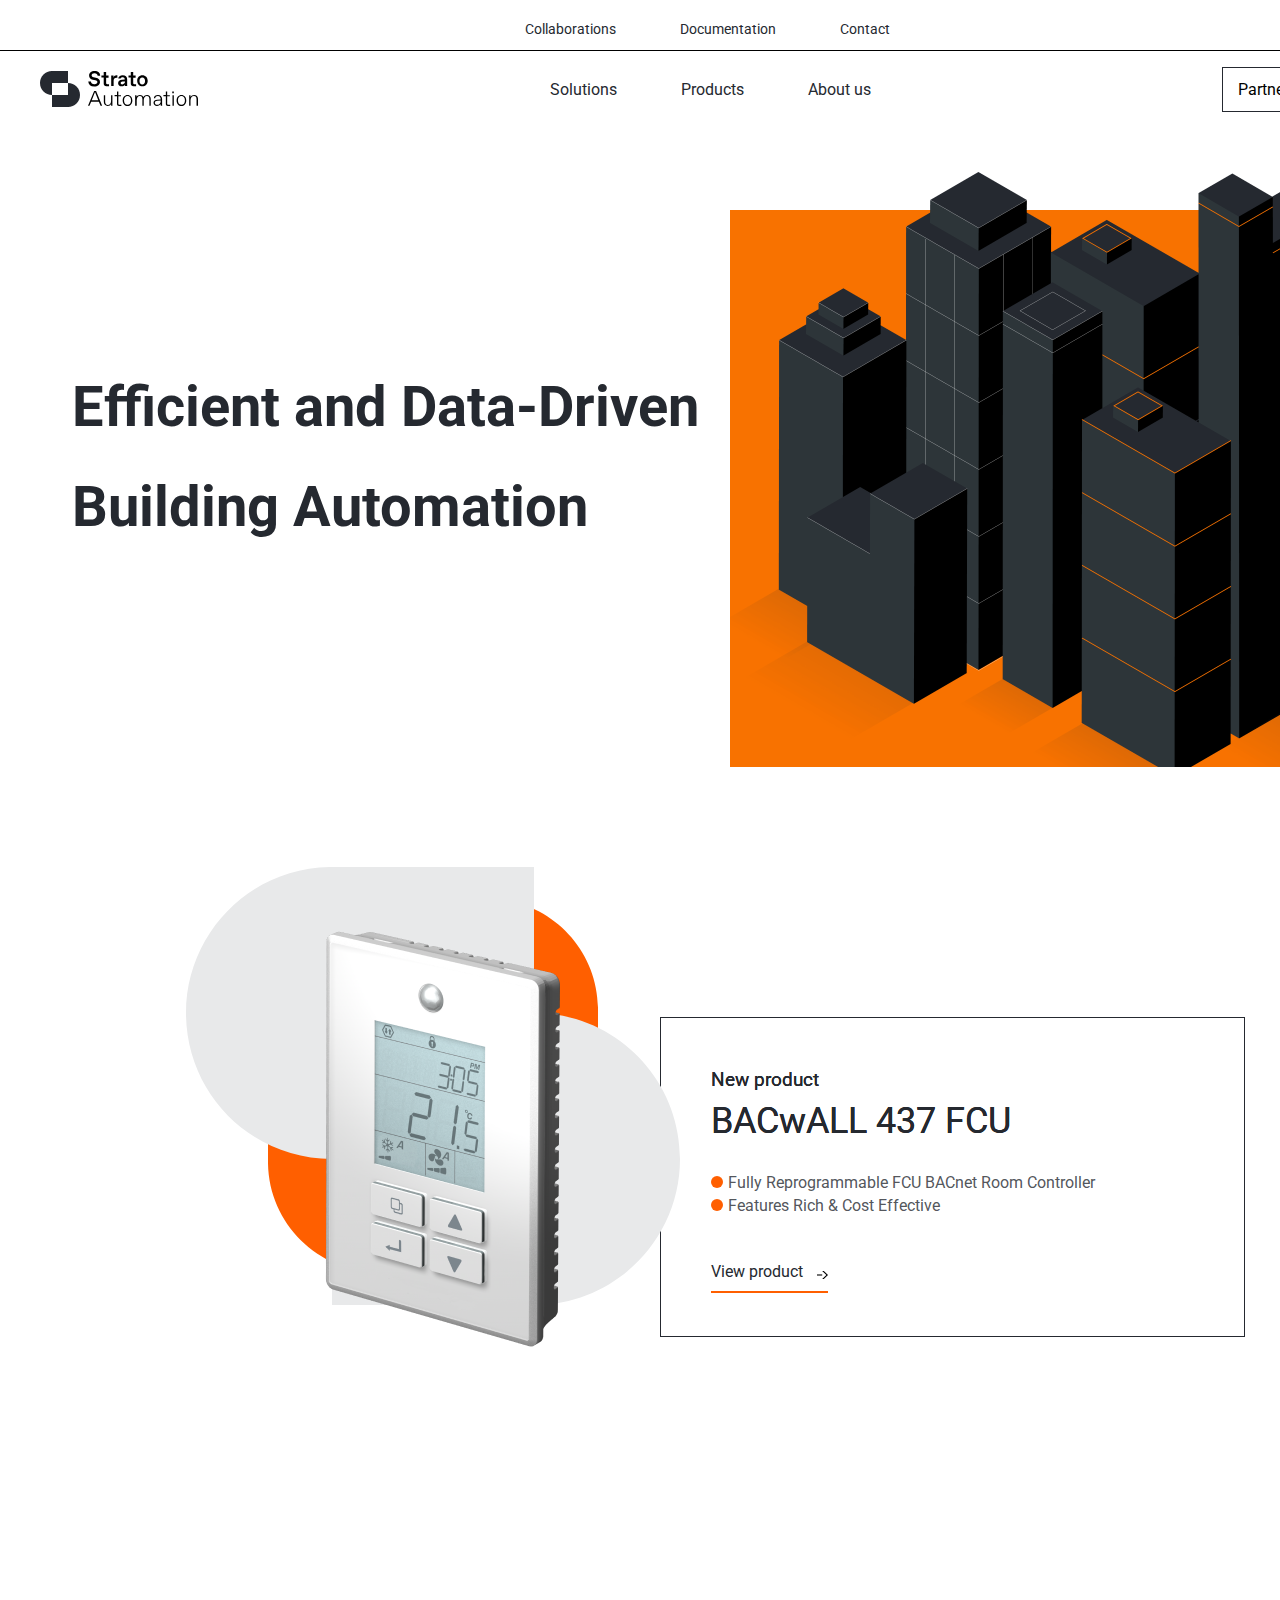
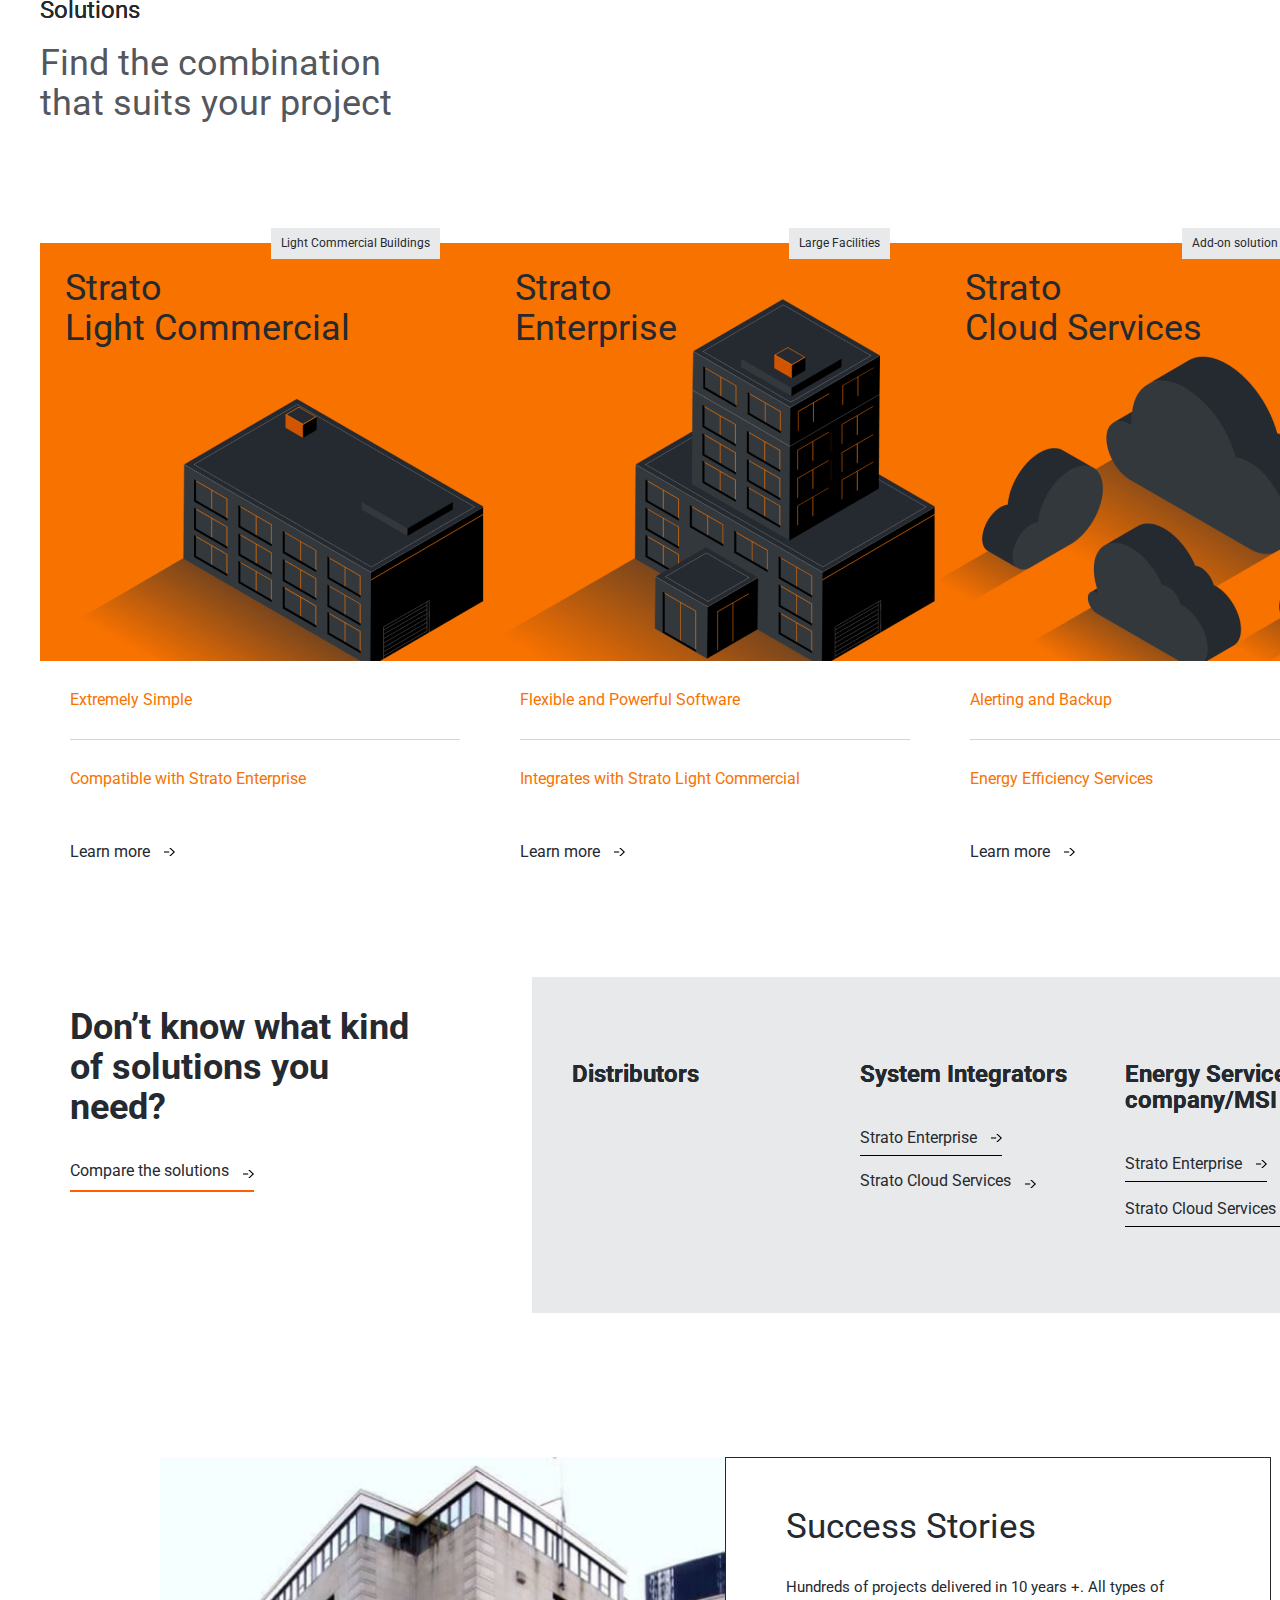
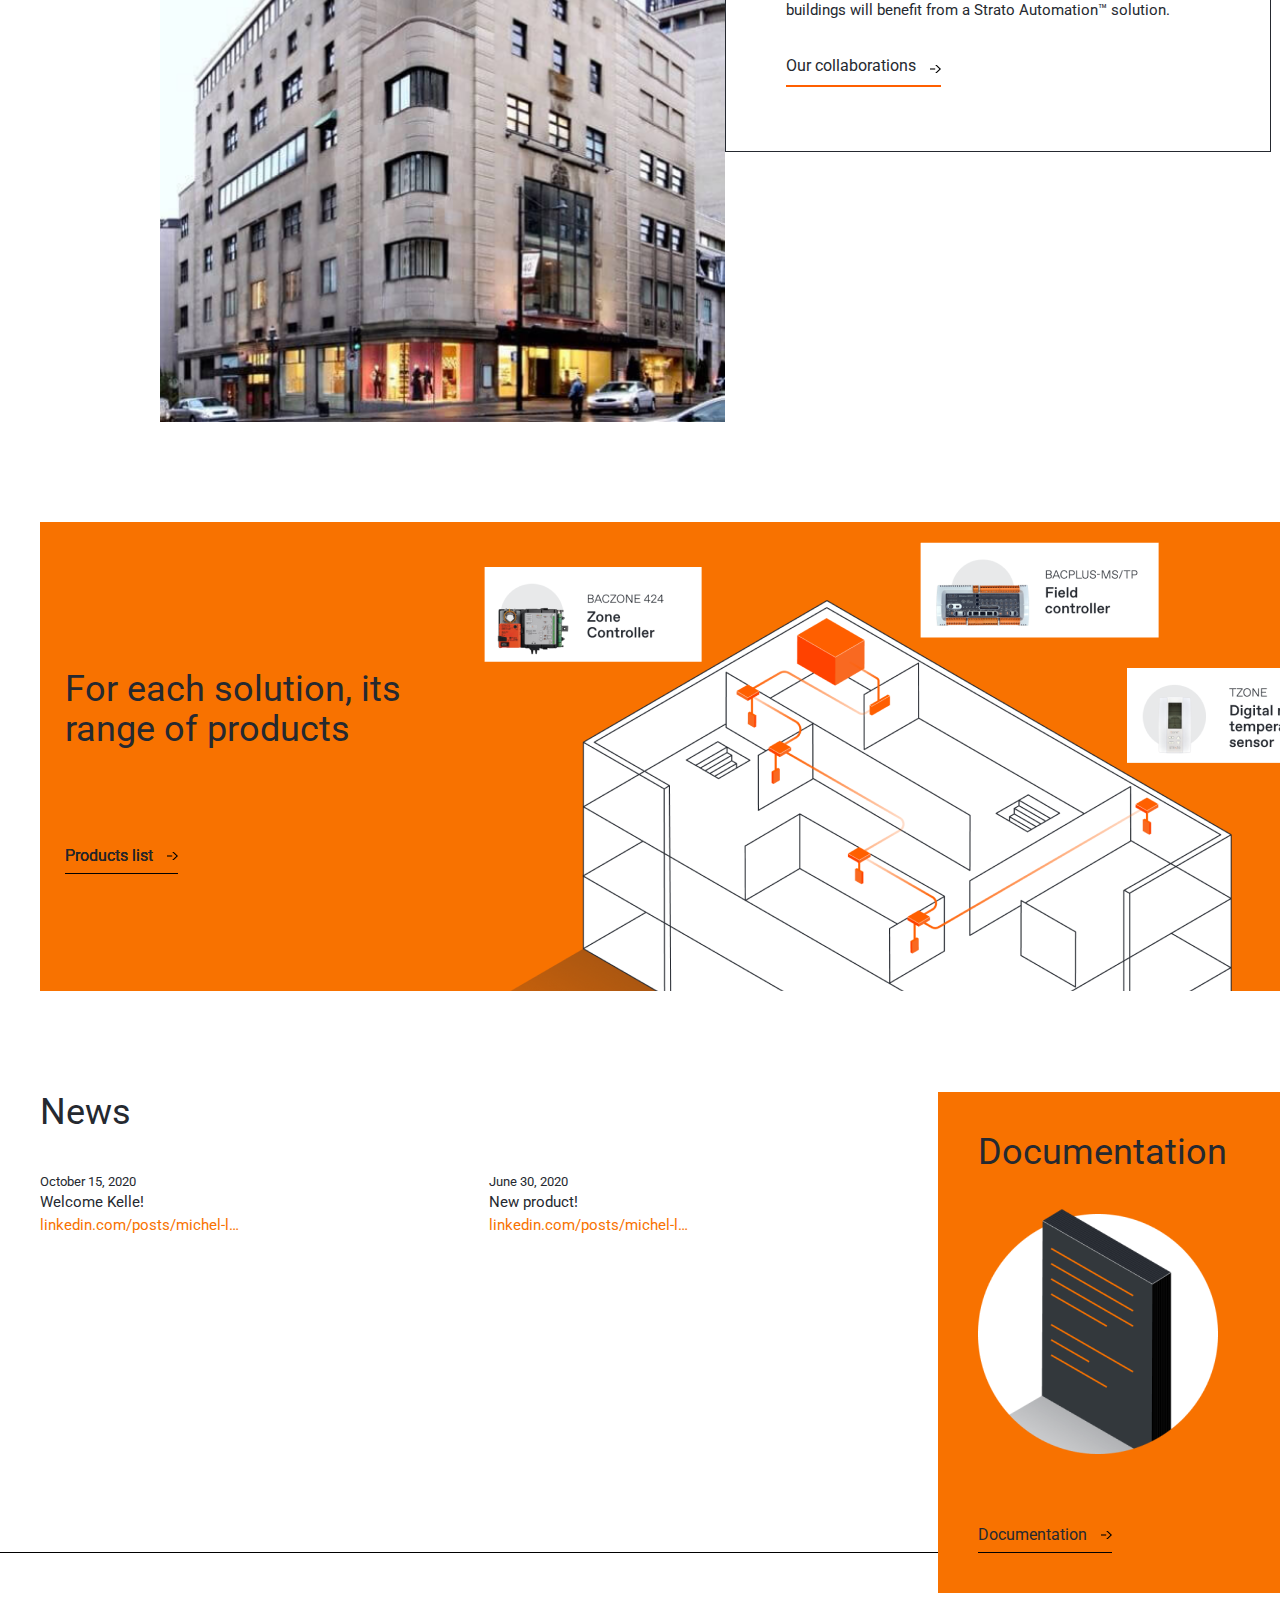
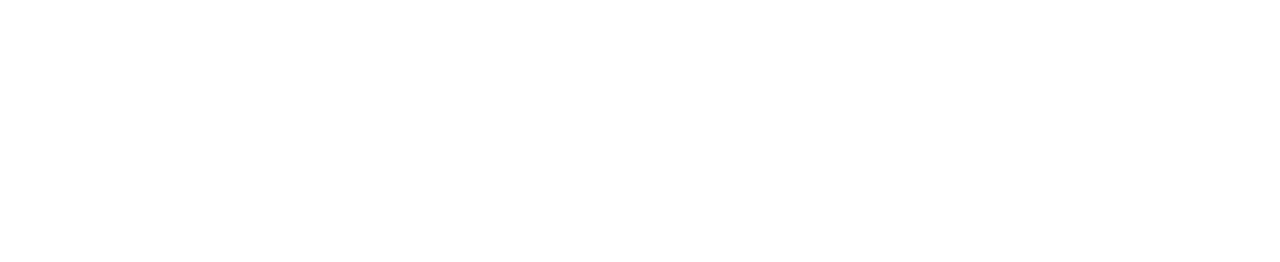
==== commit 200d52f4: "Added news section" ====
--- a/index.html
+++ b/index.html
@@ -231,6 +231,37 @@
         </div>
     </section>
 
+    <section class="news">
+        <div class="news__content warp">
+            <div class="news__content__links">
+                <h2 class="news__title">News</h2>
+                <div class="news__links">
+                    <div class="news__content__left">
+                        <p class="news__data">October 15, 2020</p>
+                        <p class="news__suptitle">Welcome Kelle!</p>
+                        <a href="#" class="news__link">linkedin.com/posts/michel-l…</a>
+                    </div>
+                    <div class="news__content__right">
+                        <p class="news__data">June 30, 2020</p>
+                        <p class="news__suptitle">New product!</p>
+                        <a href="#" class="news__link">linkedin.com/posts/michel-l…</a>
+                    </div>
+                </div>
+                <div class="news__border">
+
+                </div>
+            </div>
+            <div class="news__documentation">
+                <h3 class="news__documentation__title">Documentation</h3>
+                <img class="news__documentation__img" src="/img/Documentation.png" alt="">
+                <button class="button  button__with__bottom news__documentation__button">Documentation</button>
+            </div>
+        </div>
+    </section>
+
+    <footer class="footer">
+    </footer>
+
 </body>
 
 </html>--- a/css/style.css
+++ b/css/style.css
@@ -492,6 +492,121 @@
     margin: auto;
 }
 
+/* News */
+
+.news
+{
+    height: 430px;
+}
+
+.news__content
+{
+   display: flex;
+   position: relative;
+}
+
+.news__links
+{
+    display: flex;
+    margin: 40px auto;
+}
+
+.news__content__left
+{
+    margin-right: auto;
+}
+
+.news__content__right
+{
+    margin-right: auto;
+}
+
+.news__content__links
+{
+    width: 100%;
+}
+
+.news__documentation
+{
+    background-color: #F87200;
+    padding: 40px;
+    padding-right: 200px ;
+    margin-left: auto;
+    margin-right: -40px;
+}
+
+.news__documentation__title
+{
+    font-size: 36px;
+    line-height: 40px;
+    color: #252930;
+    font-family: 'Roboto', sans-serif;
+    font-weight: 400;
+    margin-top: 0;
+}
+
+.news__documentation__img
+{
+    margin-bottom: 50px;
+}
+
+.news__data
+{
+    font-size: 13px;
+    line-height: 19px;
+    color: #252930;
+    font-family: 'Roboto', sans-serif;
+    font-weight: 400;
+    margin: 0;
+}
+
+.news__suptitle
+{
+    font-size: 15px;
+    line-height: 23px;
+    color: #252930;
+    font-family: 'Roboto', sans-serif;
+    font-weight: 400;
+    margin: 0;
+}
+
+.news__link
+{
+    font-size: 15px;
+    line-height: 23px;
+    color: #F87200;
+    font-family: 'Roboto', sans-serif;
+    font-weight: 400;
+    margin: 0;
+    cursor: pointer;
+    text-decoration: none;
+}
+
+.news__title
+{
+    margin: 0;
+    font-size: 36px;
+    line-height: 40px;
+    color: #252930;
+    font-family: 'Roboto', sans-serif;
+    font-weight: 400;
+}
+
+.news__border
+{
+    background-color: black;
+    height: 1px;
+    margin-left: -40px;
+    margin-top: 315px;
+}
+
+/* Footer */
+
+.footer
+{
+    height: 340px;
+}
+
 /* Button */
 
 .button__header
@@ -509,6 +624,12 @@
     padding: 10px 15px;
 }
 
+.news__documentation__button
+{
+    margin: 0;
+    margin-top: 10px;
+}
+
 .button__header:hover
 {
     background: #F87200;
@@ -546,4 +667,5 @@
     border-bottom: 1px solid black;
     margin: 0;
     margin-top: 10px;
-}
+    padding-bottom: 0;
+}
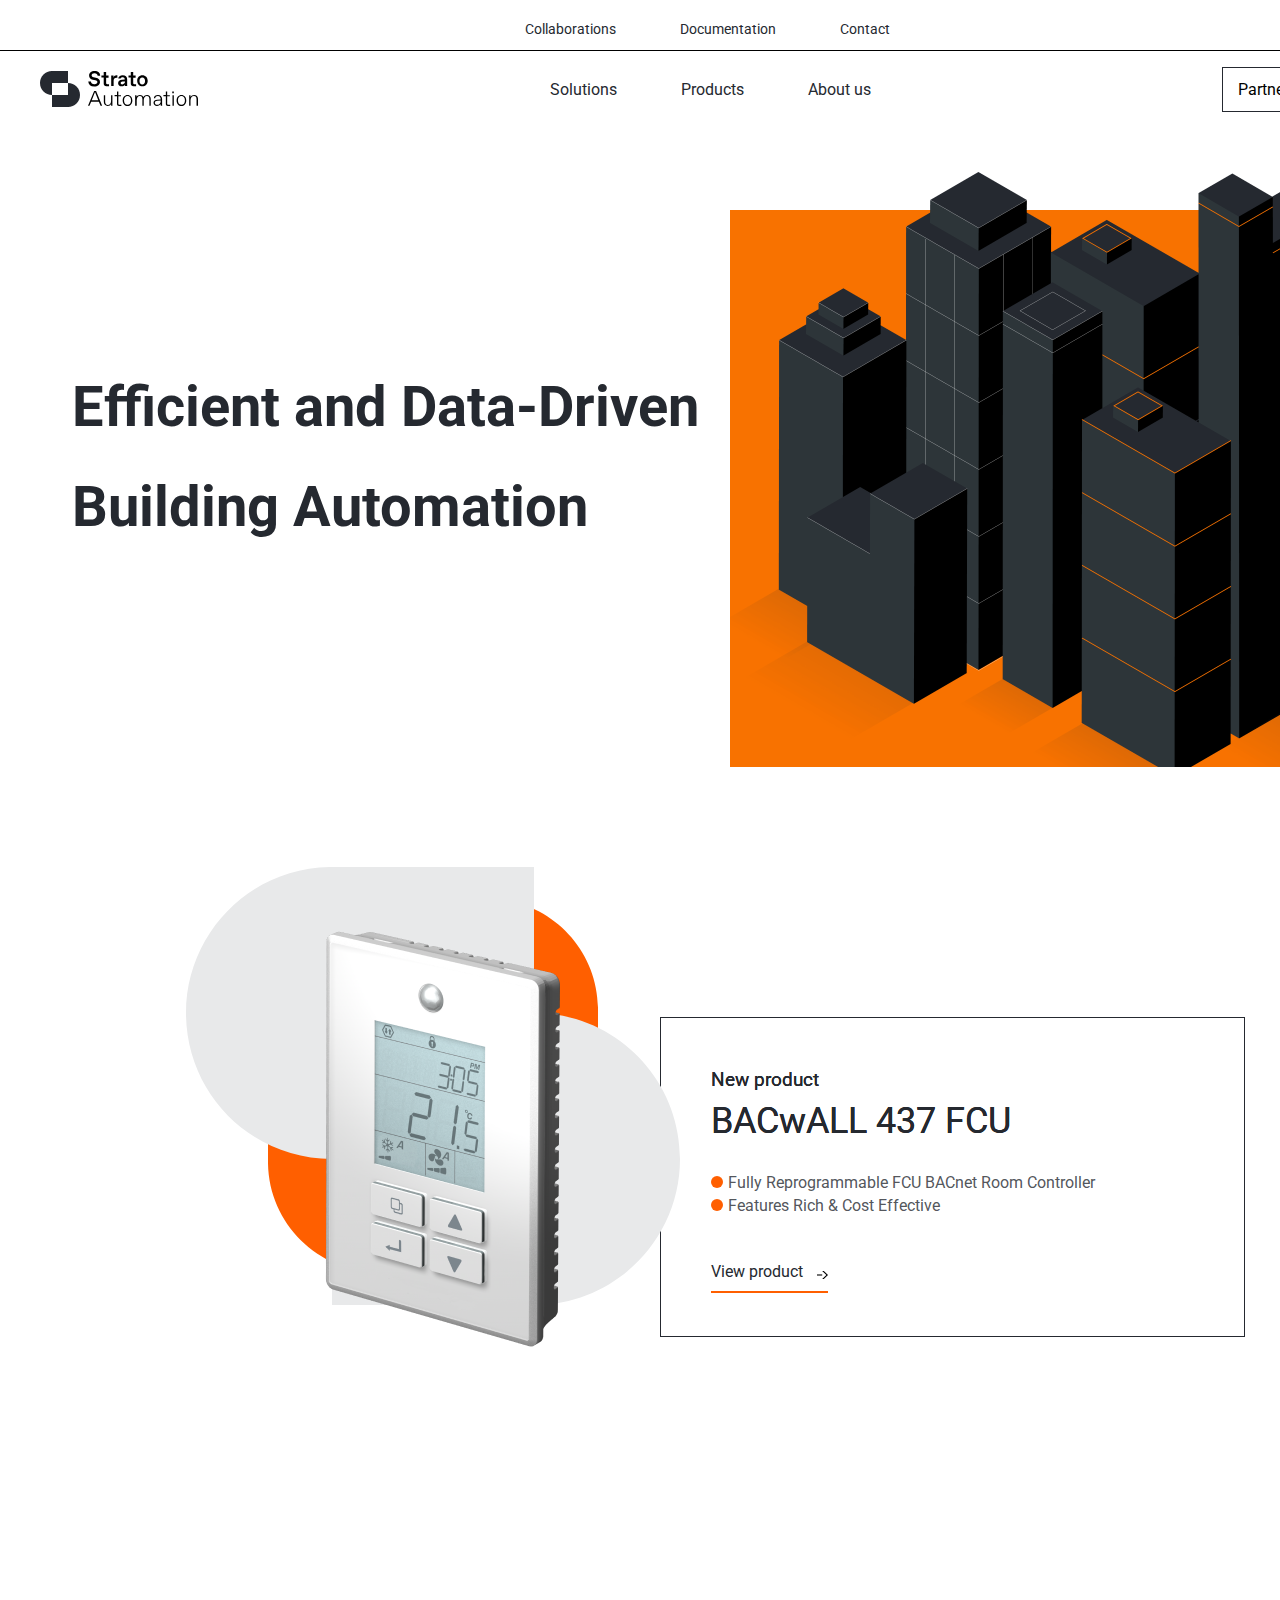
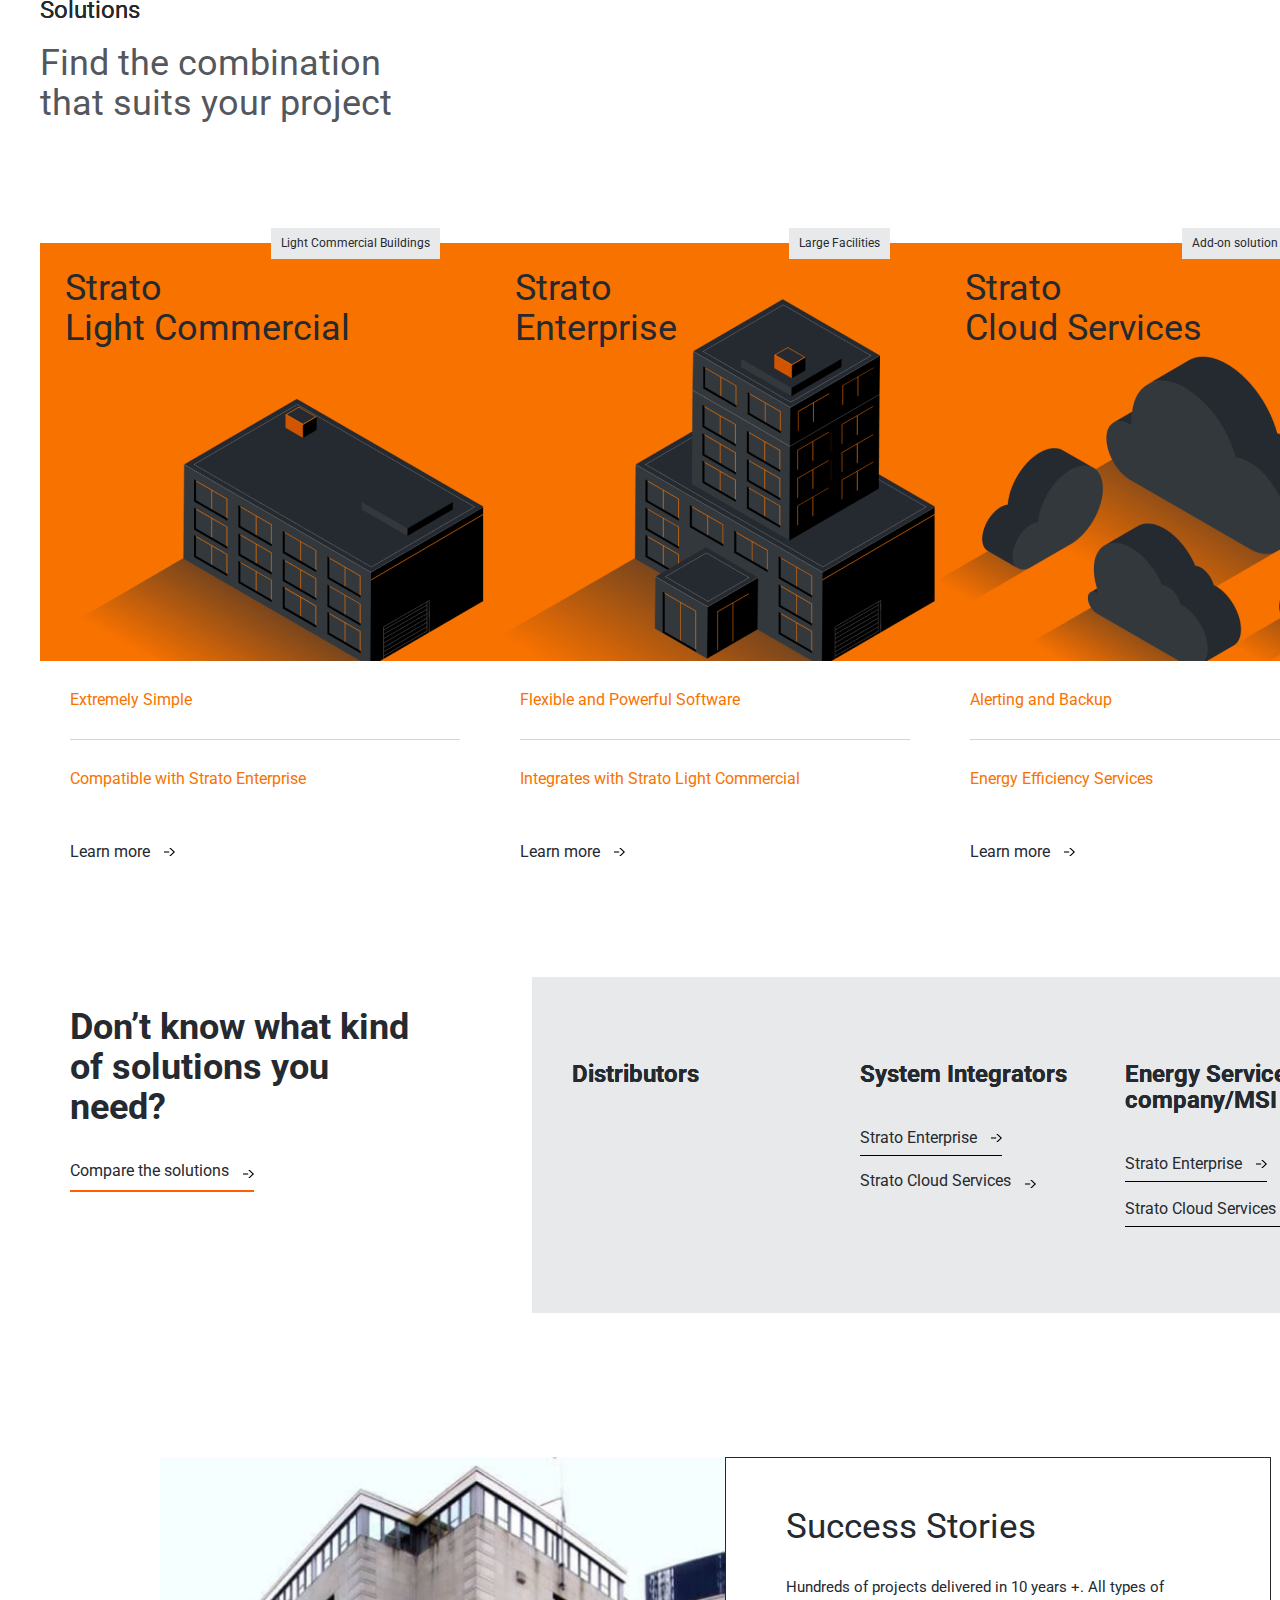
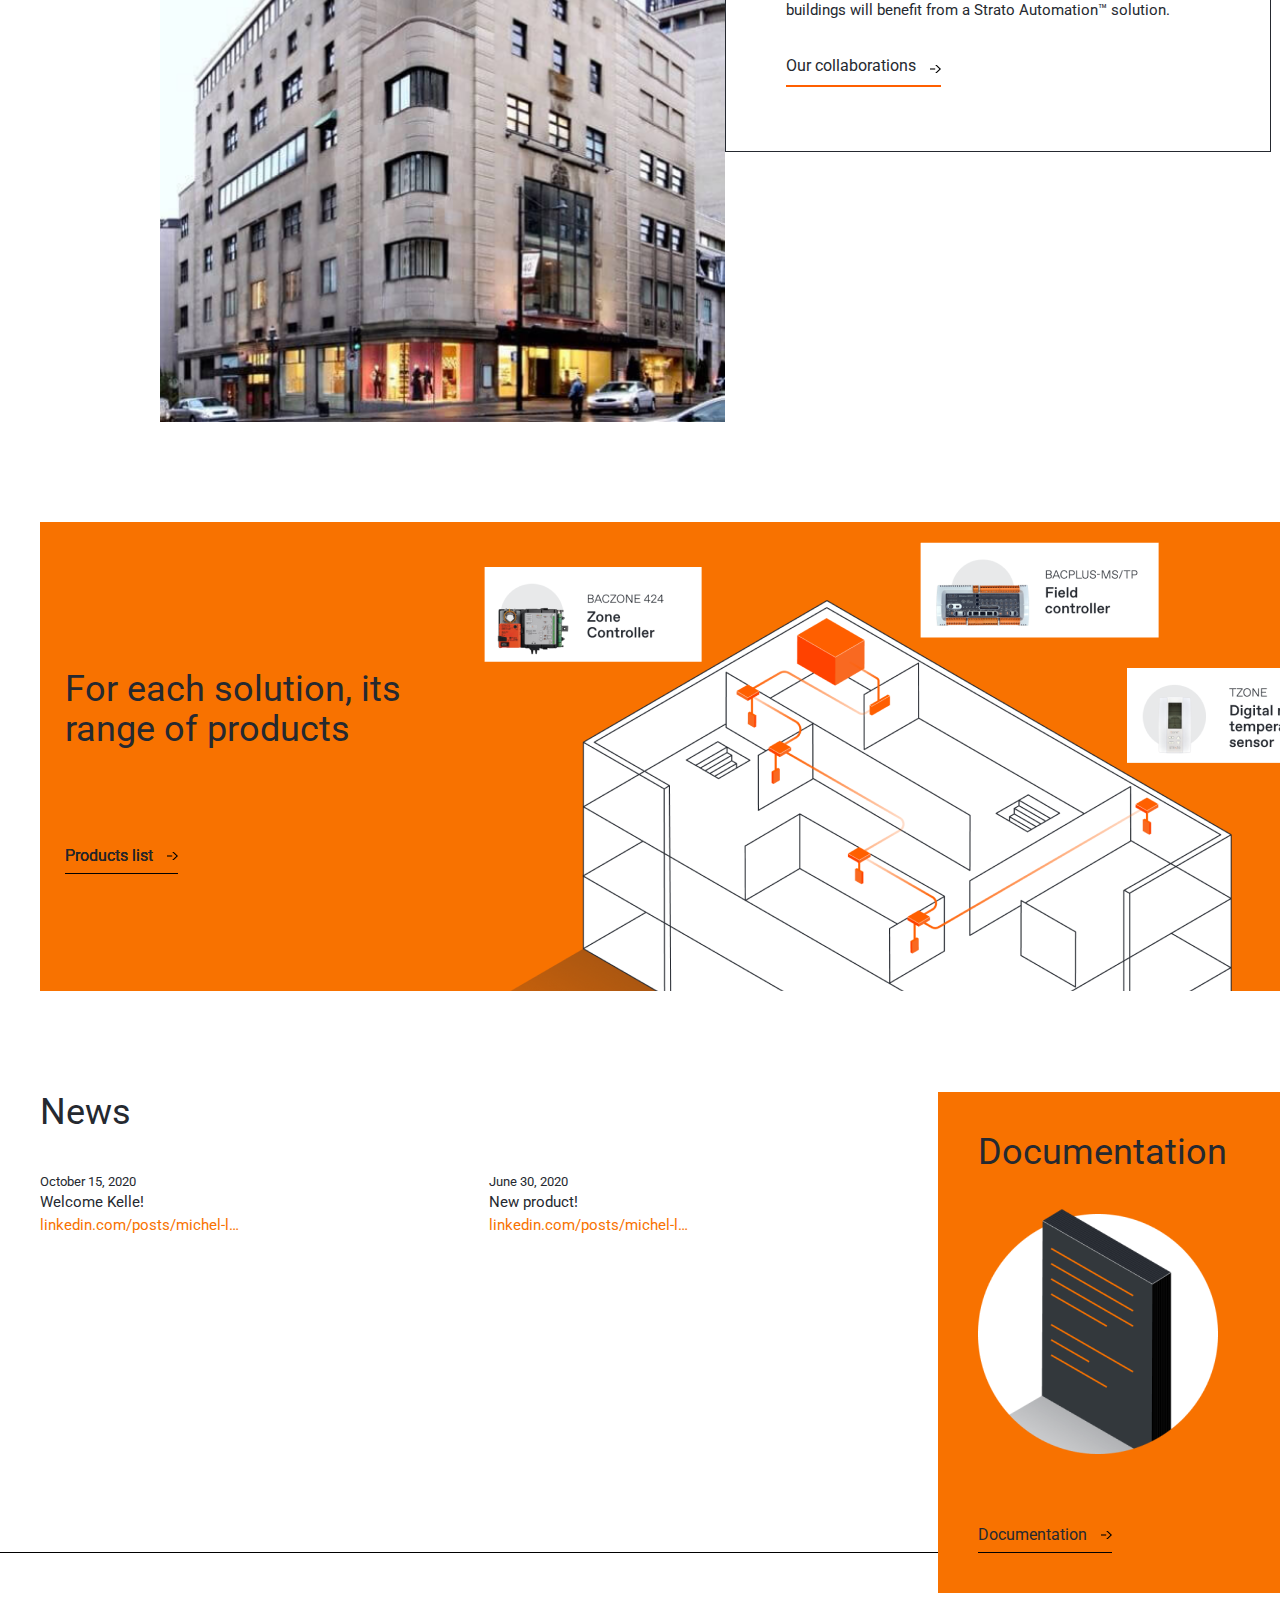
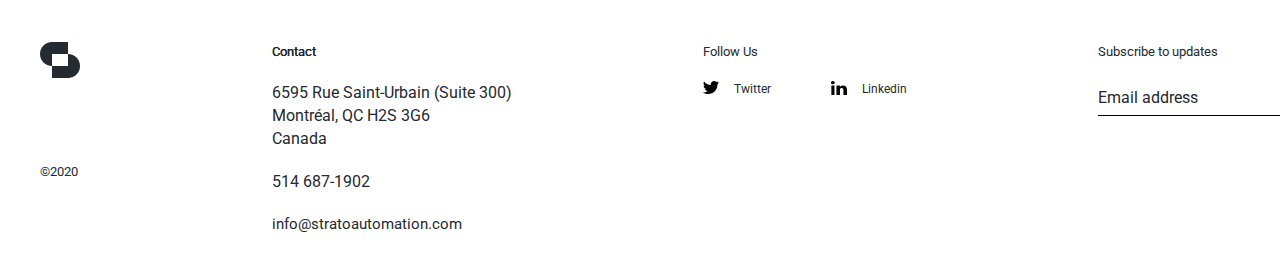
==== commit 8c02dbc8: "Added footer" ====
--- a/index.html
+++ b/index.html
@@ -260,6 +260,45 @@
     </section>
 
     <footer class="footer">
+        <div class="footer__content warp">
+            <div class="footer__logo">
+                <img src="/img/Logo.svg" alt="">
+                <p class="footer__logo__date">©2020</p>
+            </div>
+            <div class="footer__contacts">
+                <h6 class="footer__contacts__title">Contact</h6>
+                <p class="footer__contacts__addres">6595 Rue Saint-Urbain (Suite 300)</p>
+                <p class="footer__contacts__addres">Montréal, QC H2S 3G6</p>
+                <p class="footer__contacts__addres">Canada</p>
+                <p class="footer__contacts__phone">514 687-1902</p>
+                <p class="footer__contacts__mail">info@stratoautomation.com</p>
+            </div>
+            <div class="footer__follow">
+                <h6 class="footer__follow__title">Follow Us</h6>
+                <div class="footer__follow__content">
+                    <div class="footer__twitter">
+                        <svg width="16" height="13" viewBox="0 0 16 13" fill="none" xmlns="http://www.w3.org/2000/svg">
+                            <path
+                                d="M16 1.496C15.403 1.7808 14.7641 1.97048 14.107 2.058C14.7691 1.683 15.337 1.028 15.5263 0.281C14.8642 0.655 14.2002 0.935 13.444 1.029C12.8751 0.374 12.0238 0 11.0763 0C9.27749 0 7.76414 1.496 7.76414 3.273C7.76414 3.554 7.76414 3.741 7.85929 4.022C5.11198 3.835 2.65115 2.619 1.04163 0.562C0.758193 1.121 0.566873 1.682 0.566873 2.244C0.566873 3.366 1.13476 4.394 2.08225 4.956C1.51335 4.956 1.03961 4.769 0.566873 4.582C0.562754 5.33462 0.825719 6.06487 1.31006 6.64583C1.7944 7.22679 2.4695 7.62173 3.21802 7.762C2.93458 7.855 2.65013 7.949 2.36568 7.949C2.17639 7.949 1.98709 7.949 1.70264 7.855C2.08225 9.165 3.31216 10.1 4.82753 10.1C3.69075 10.941 2.27154 11.503 0.756168 11.503H0C1.42022 12.439 3.21903 13 5.11198 13C11.1715 13 14.4856 8.043 14.4856 3.741V3.273C15.0888 2.76981 15.6009 2.1689 16 1.496Z"
+                                fill="black" />
+                        </svg>
+                        <a href="#" class="footer__follow__link">Twitter</a>
+                    </div>
+                    <div class="footer__linkedin">
+                        <svg width="16" height="14" viewBox="0 0 16 14" fill="none" xmlns="http://www.w3.org/2000/svg">
+                            <path
+                                d="M3.48269 14H0.376851V4.48747H3.48269V14ZM1.8823 3.3208C0.753701 3.3208 0 2.60213 0 1.7052C0 0.717733 0.753701 0 1.8823 0C3.01187 0 3.76459 0.718667 3.76459 1.61467C3.76459 2.60213 3.01089 3.3208 1.8823 3.3208ZM16 14H12.4233V9.06453C12.4233 7.80733 11.8586 6.9104 10.635 6.9104C9.69436 6.9104 9.22354 7.53853 8.94164 8.07707V14H5.45895V4.48747H8.94164V6.01253C9.12957 5.3844 10.2591 4.39787 12.0475 4.39787C14.3056 4.39787 16 5.74373 16 8.7052V14Z"
+                                fill="black" />
+                        </svg>
+                        <a href="#" class="footer__follow__link">Linkedin</a>
+                    </div>
+                </div>
+            </div>
+            <div class="footer__feedback">
+                <h6 class="footer__feedback__title">Subscribe to updates</h6>
+                <button class="button button__with__bottom footer__feedback__button">Email address</button>
+            </div>
+        </div>
     </footer>
 
 </body>
--- a/css/style.css
+++ b/css/style.css
@@ -605,6 +605,118 @@
 .footer
 {
     height: 340px;
+    position: relative;
+}
+
+.footer__content
+{
+    position: absolute;
+    margin-top: 120px;
+    display: flex;
+    justify-content: space-between;
+    width: 95%
+}
+
+.footer__contacts__title
+{
+    font-size: 13px;
+    line-height: 19px;
+    color: #252930;
+    font-family: 'Roboto', sans-serif;
+    font-weight: 400;
+    text-shadow: 0 0.2px 0 black;
+    margin: 0;
+    margin-bottom: 20px;
+}
+
+.footer__contacts__addres
+{
+    font-size: 16px;
+    line-height: 23px;
+    color: #252930;
+    font-family: 'Roboto', sans-serif;
+    font-weight: 400;
+    margin: 0;
+}
+
+.footer__contacts__phone
+{
+    font-size: 16px;
+    line-height: 23px;
+    color: #252930;
+    font-family: 'Roboto', sans-serif;
+    font-weight: 400;
+    margin: 20px 0;
+}
+
+.footer__contacts__mail
+{
+    font-size: 15px;
+    line-height: 23px;
+    color: #252930;
+    font-family: 'Roboto', sans-serif;
+    font-weight: 400;
+    margin: 0;
+}
+
+.footer__logo__date
+{
+    font-size: 13px;
+    line-height: 19px;
+    color: #252930;
+    font-family: 'Roboto', sans-serif;
+    font-weight: 400;
+    margin-top: 80px;
+}
+
+.footer__follow__title
+{
+    font-size: 13px;
+    line-height: 19px;
+    color: #252930;
+    font-family: 'Roboto', sans-serif;
+    font-weight: 400;
+    margin: 0;
+    margin-bottom: 20px;
+}
+
+.footer__follow__link
+{
+    font-size: 12px;
+    line-height: 17px;
+    color: #252930;
+    font-family: 'Roboto', sans-serif;
+    font-weight: 400;
+    margin: 0;
+    margin-left: 15px;
+    text-decoration: none;
+    cursor: pointer;
+}
+
+.footer__follow__content
+{
+    display: flex;
+}
+
+.footer__twitter
+{
+    display: flex;
+}
+
+.footer__linkedin
+{
+    display: flex;
+    margin-left: 60px;
+}
+
+.footer__feedback__title
+{
+    font-size: 13px;
+    line-height: 19px;
+    color: #252930;
+    font-family: 'Roboto', sans-serif;
+    font-weight: 400;
+    margin: 0;
 }
 
 /* Button */
@@ -669,3 +781,9 @@
     margin-top: 10px;
     padding-bottom: 0;
 }
+
+.footer__feedback__button
+{
+    padding-right: 200px;
+    margin-top: 20px;
+}
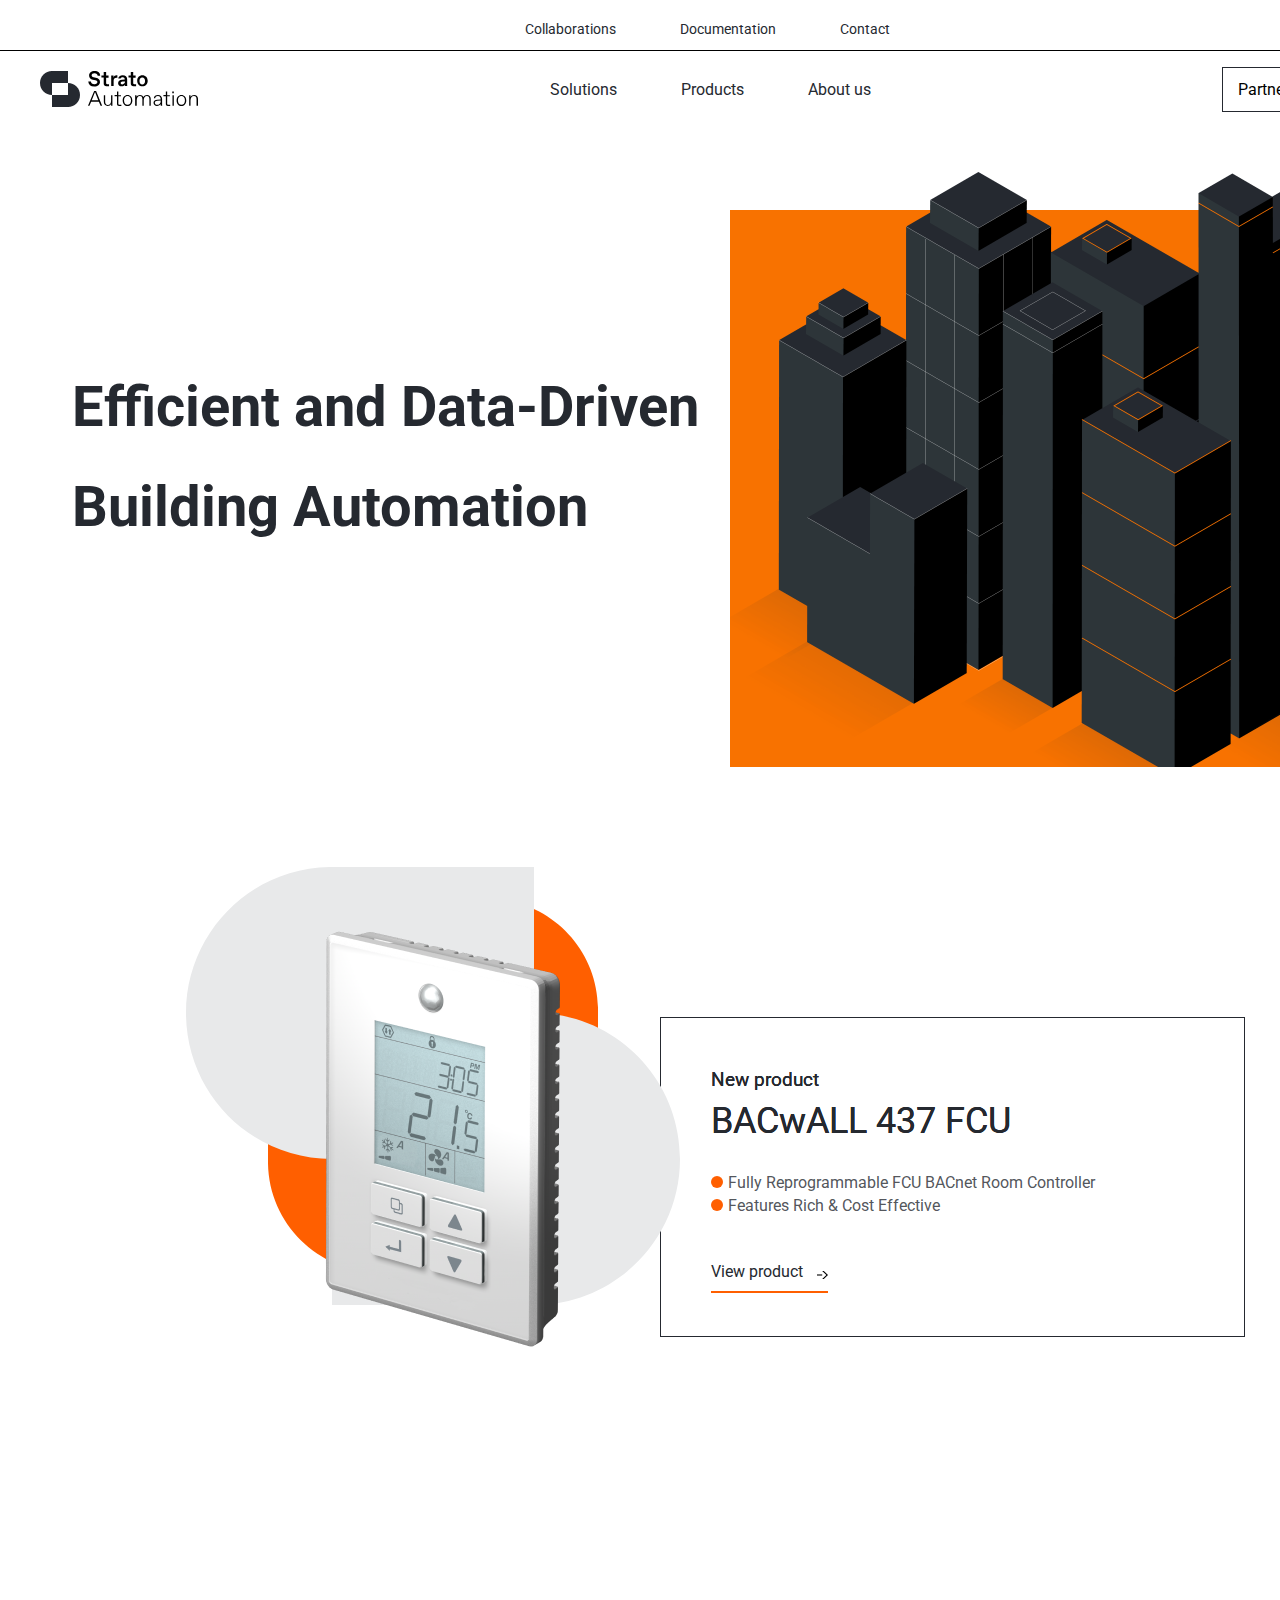
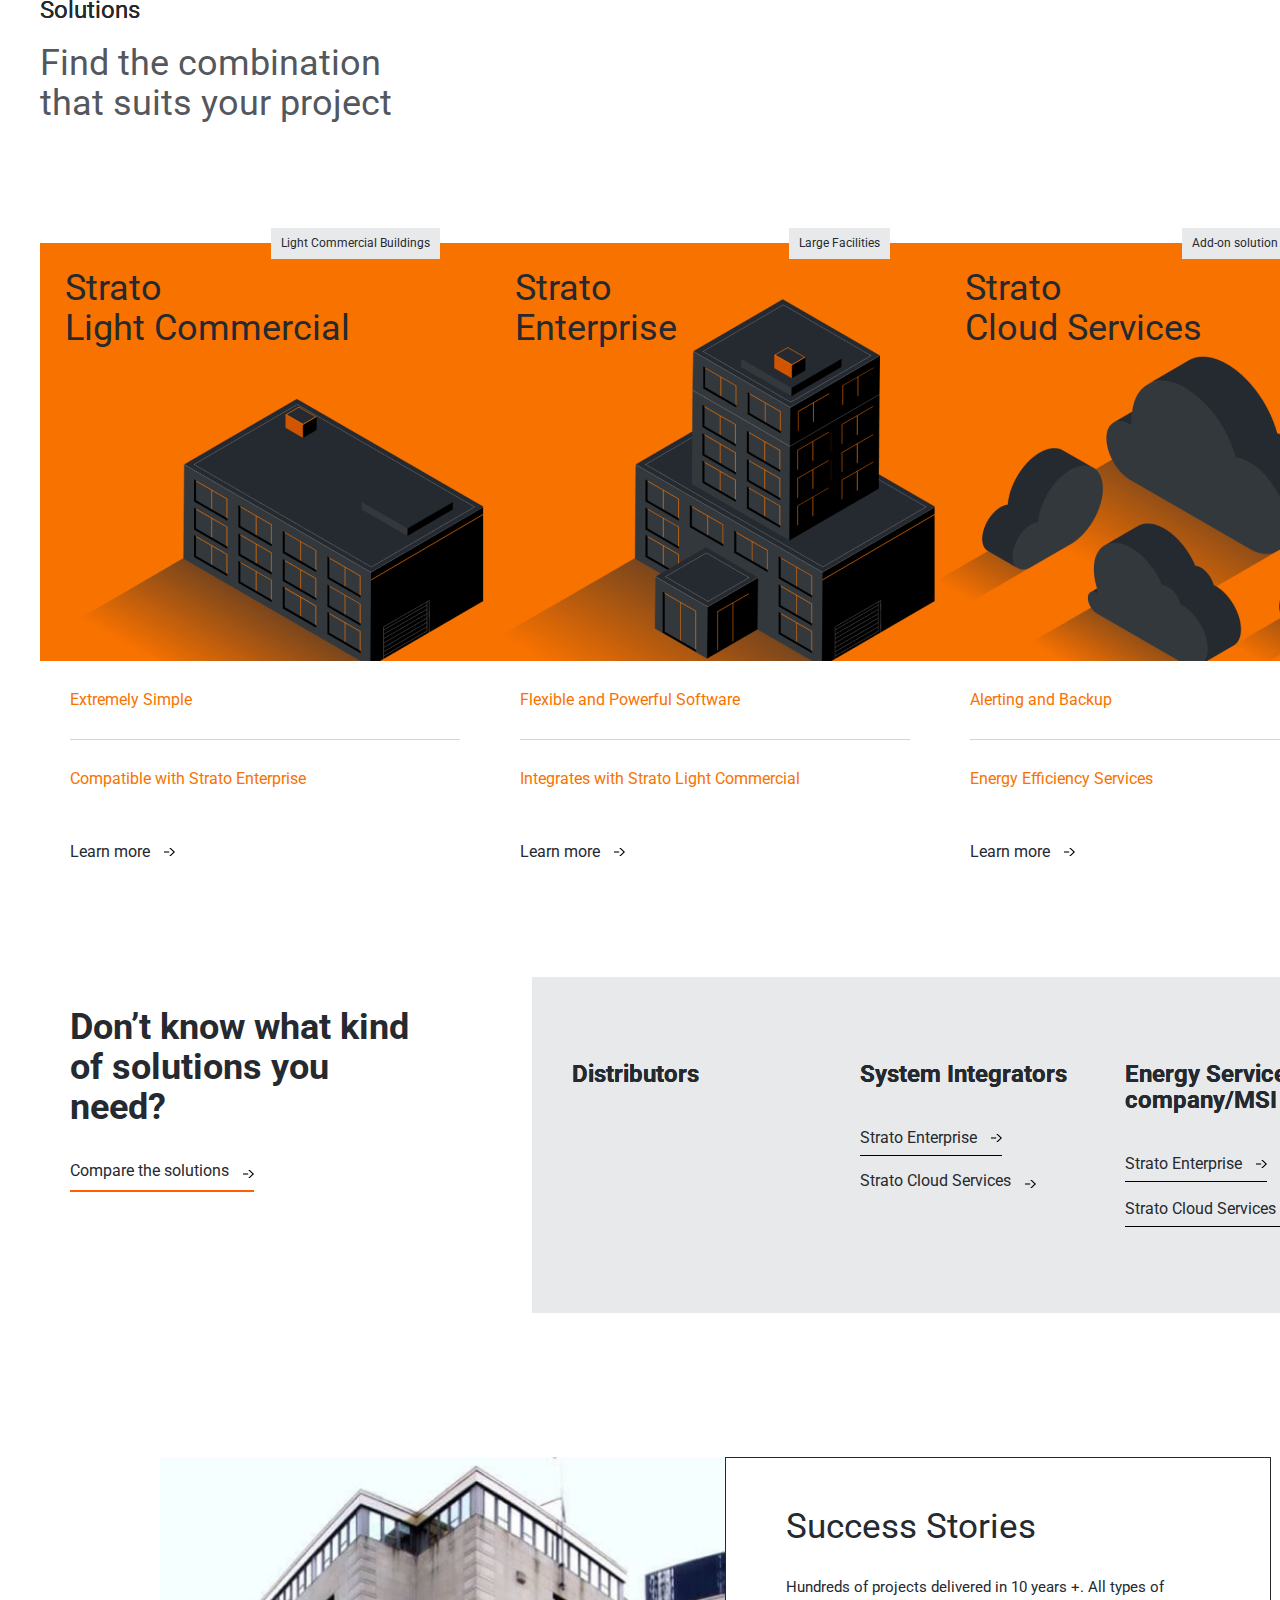
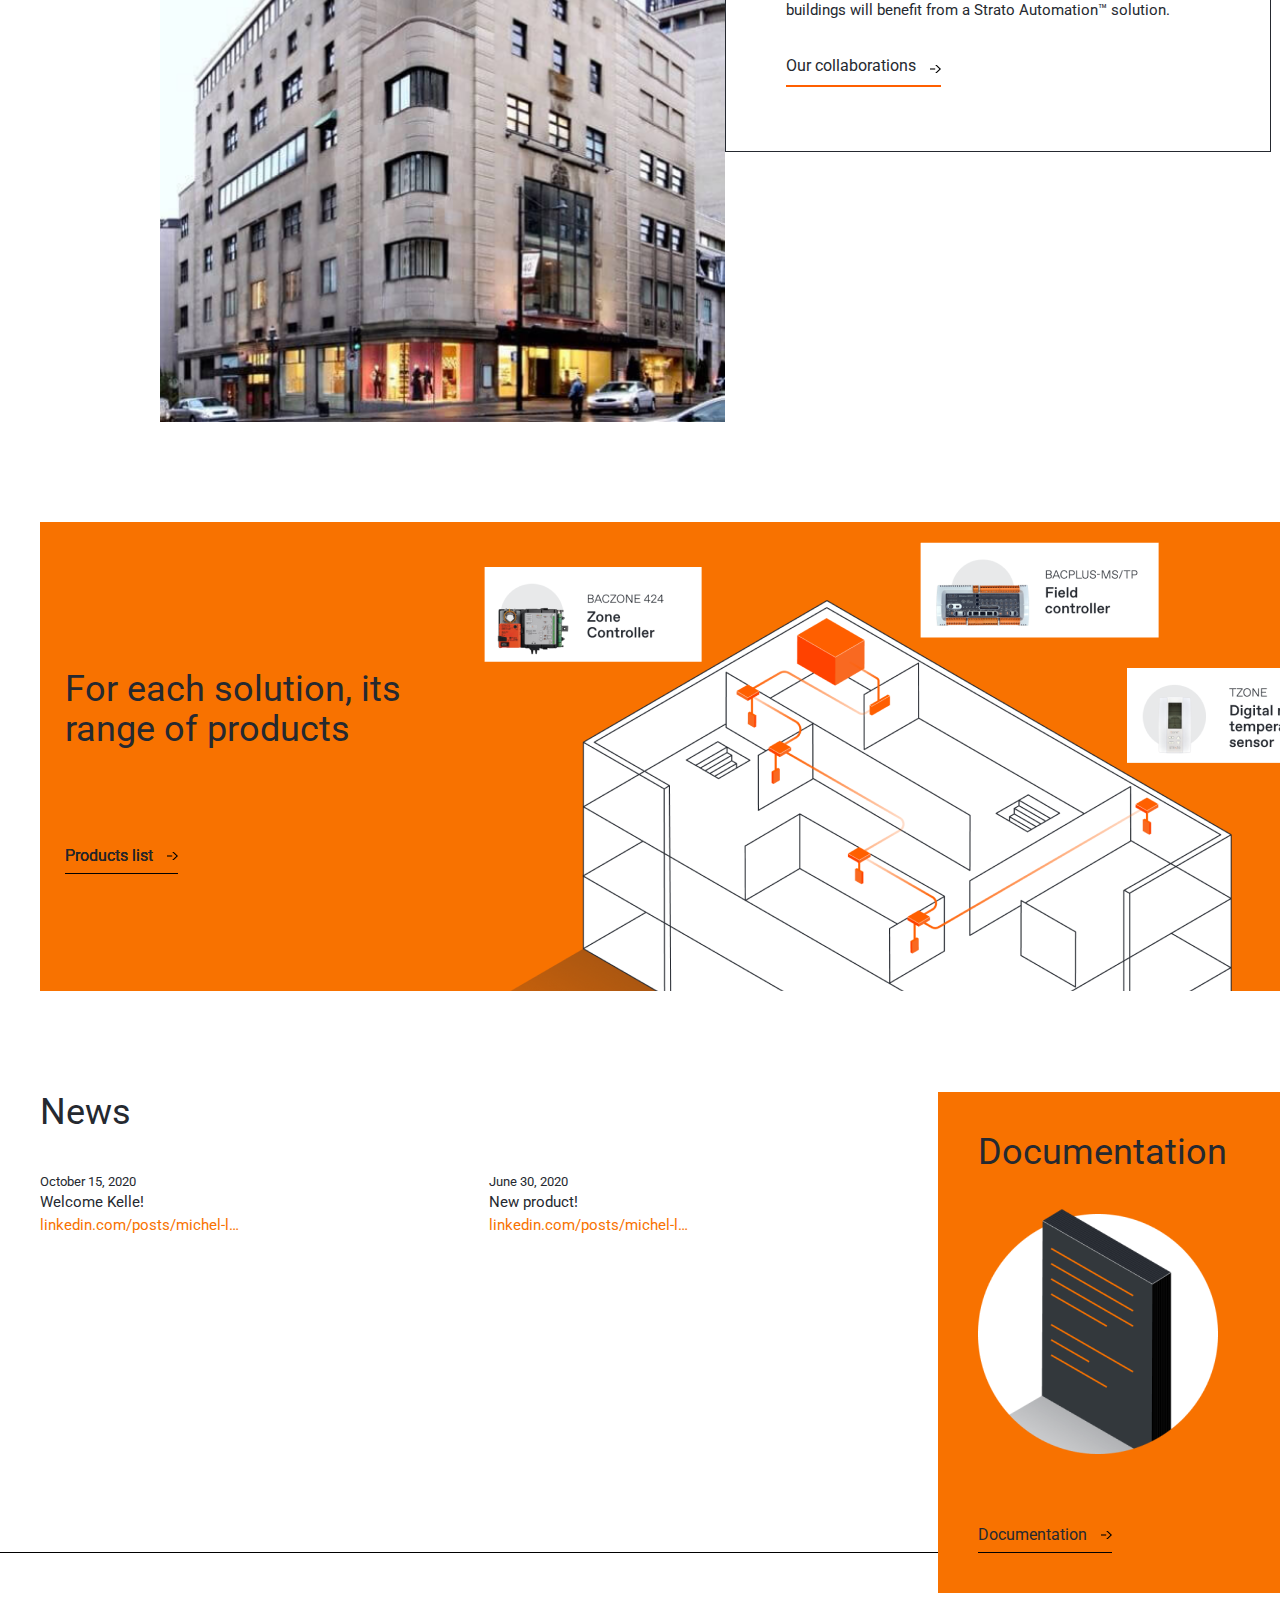
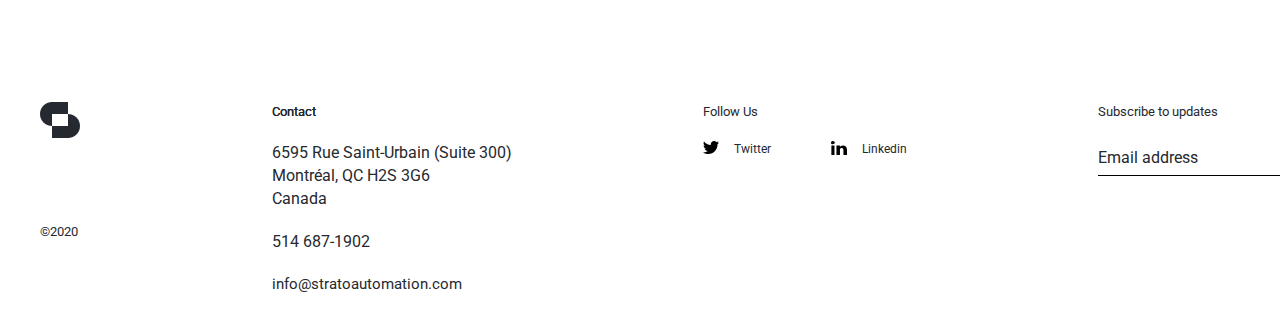
==== commit e38964e9: "Fixed bugs" ====
--- a/index.html
+++ b/index.html
@@ -14,21 +14,21 @@
 <body>
     <header class="header">
         <div class="header__top">
-            <section class="header__center">
+            <div class="header__center">
                 <nav class="about">
                     <a class="about__item" href="#">Collaborations</a>
                     <a class="about__item" href="#">Documentation</a>
                     <a class="about__item" href="#">Contact</a>
                 </nav>
-            </section>
-            <section class="header__right">
+            </div>
+            <div class="header__right">
                 <nav class="about__language">
                     <button class="select__language selected">En</button>
                     <button class="select__language">Fr</button>
                 </nav>
-            </section>
-        </div>
-        <section class="header__bottom warp">
+            </div>
+        </div>
+        <div class="header__bottom warp">
             <svg class="logo" viewBox="0 0 159 36" fill="none" xmlns="http://www.w3.org/2000/svg">
                 <path d="M0 12C0 5.37258 5.37258 0 12 0V24C5.37258 24 0 18.6274 0 12Z" fill="#252930" />
                 <path d="M11 0H28V12H11V0Z" fill="#252930" />
@@ -89,7 +89,7 @@
                 <a class="about__item__bottom" href="#">About us</a>
             </nav>
             <button class="button__header">Partners Resources</button>
-        </section>
+        </div>
     </header>
 
     <section class="header__inner warp">
@@ -235,7 +235,7 @@
         <div class="news__content warp">
             <div class="news__content__links">
                 <h2 class="news__title">News</h2>
-                <div class="news__links">
+                <nav class="news__links">
                     <div class="news__content__left">
                         <p class="news__data">October 15, 2020</p>
                         <p class="news__suptitle">Welcome Kelle!</p>
@@ -246,7 +246,7 @@
                         <p class="news__suptitle">New product!</p>
                         <a href="#" class="news__link">linkedin.com/posts/michel-l…</a>
                     </div>
-                </div>
+                </nav>
                 <div class="news__border">
 
                 </div>
@@ -273,7 +273,7 @@
                 <p class="footer__contacts__phone">514 687-1902</p>
                 <p class="footer__contacts__mail">info@stratoautomation.com</p>
             </div>
-            <div class="footer__follow">
+            <nav class="footer__follow">
                 <h6 class="footer__follow__title">Follow Us</h6>
                 <div class="footer__follow__content">
                     <div class="footer__twitter">
@@ -293,7 +293,7 @@
                         <a href="#" class="footer__follow__link">Linkedin</a>
                     </div>
                 </div>
-            </div>
+            </nav>
             <div class="footer__feedback">
                 <h6 class="footer__feedback__title">Subscribe to updates</h6>
                 <button class="button button__with__bottom footer__feedback__button">Email address</button>
--- a/css/style.css
+++ b/css/style.css
@@ -604,14 +604,13 @@
 
 .footer
 {
-    height: 340px;
+    height: 220px;
     position: relative;
 }
 
 .footer__content
 {
-    position: absolute;
-    margin-top: 120px;
+    margin-top: 180px;
     display: flex;
     justify-content: space-between;
     width: 95%
@@ -740,6 +739,7 @@
 {
     margin: 0;
     margin-top: 10px;
+    cursor: pointer;
 }
 
 .button__header:hover
@@ -752,6 +752,7 @@
 .new__product__button
 {
     margin-top: 25px;
+    cursor: pointer;
 }
 
 
@@ -760,6 +761,7 @@
     border-bottom: none;
     margin: 0;
     padding: 0 25px 0 0;
+    cursor: pointer;
 }
 
 .company__info__button
@@ -767,11 +769,13 @@
     border-bottom: none;
     margin: 0;
     margin-top: 10px;
+    cursor: pointer;
 }
 
 .products__button
 {
     text-shadow: 0 0.2px 0 black;
+    cursor: pointer;
 }
 
 .button__with__bottom
@@ -780,10 +784,12 @@
     margin: 0;
     margin-top: 10px;
     padding-bottom: 0;
+    cursor: pointer;
 }
 
 .footer__feedback__button
 {
     padding-right: 200px;
     margin-top: 20px;
-}
+    cursor: pointer;
+}
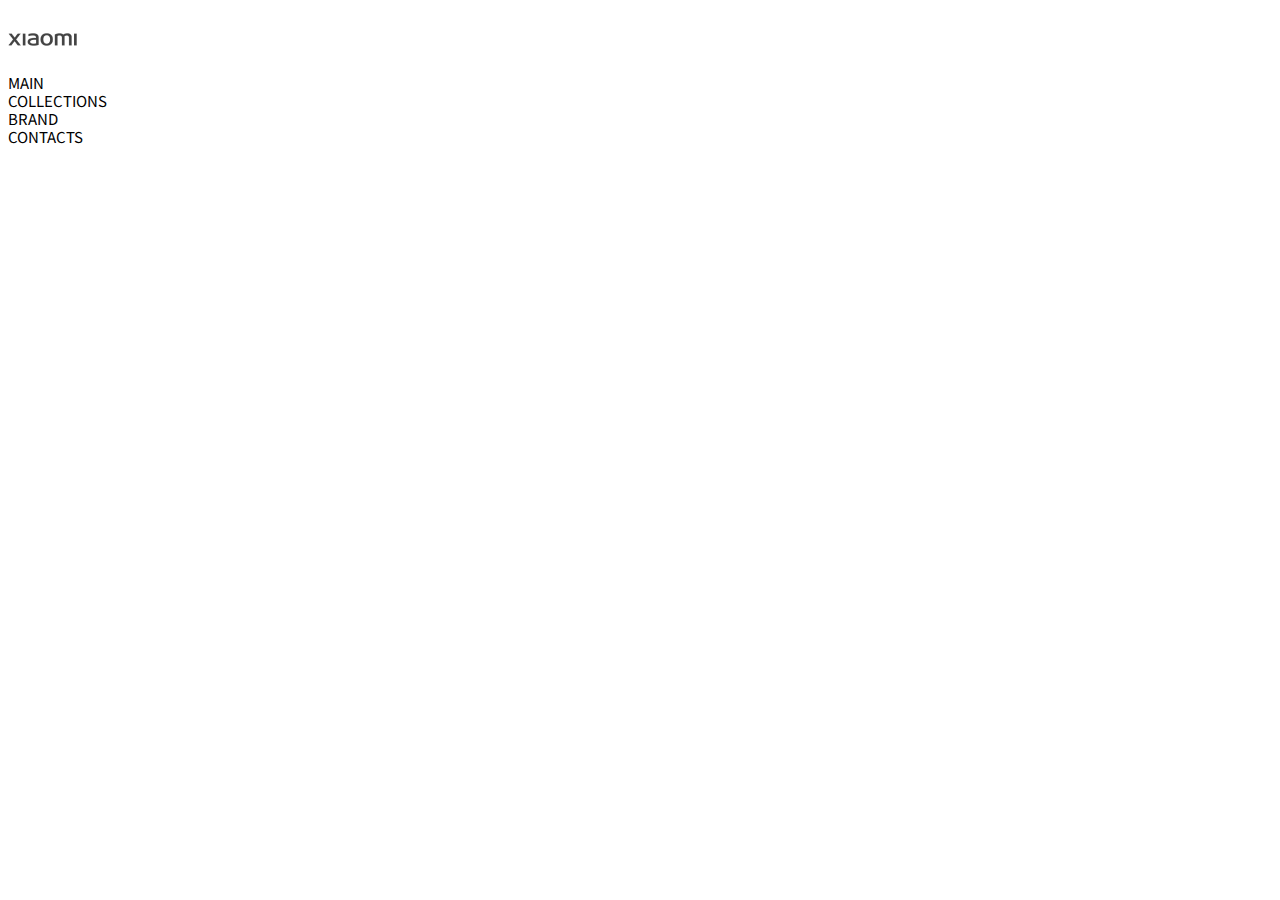
==== commit 11da4a65: "Начата работа над header" ====
--- a/index.html
+++ b/index.html
@@ -1,306 +1,28 @@
-<!DOCTYPE html>
-<html lang="en">
-
-<head>
-    <meta charset="UTF-8">
-    <meta http-equiv="X-UA-Compatible" content="IE=edge">
-    <meta name="viewport" content="width=device-width, initial-scale=1.0">
-    <link rel="stylesheet" href="css/style.css">
-    <link rel="preconnect" href="https://fonts.gstatic.com">
-    <link href="https://fonts.googleapis.com/css2?family=Roboto&display=swap" rel="stylesheet">
-    <title>Strato Automation</title>
-</head>
-
-<body>
-    <header class="header">
-        <div class="header__top">
-            <div class="header__center">
-                <nav class="about">
-                    <a class="about__item" href="#">Collaborations</a>
-                    <a class="about__item" href="#">Documentation</a>
-                    <a class="about__item" href="#">Contact</a>
-                </nav>
-            </div>
-            <div class="header__right">
-                <nav class="about__language">
-                    <button class="select__language selected">En</button>
-                    <button class="select__language">Fr</button>
-                </nav>
-            </div>
-        </div>
-        <div class="header__bottom warp">
-            <svg class="logo" viewBox="0 0 159 36" fill="none" xmlns="http://www.w3.org/2000/svg">
-                <path d="M0 12C0 5.37258 5.37258 0 12 0V24C5.37258 24 0 18.6274 0 12Z" fill="#252930" />
-                <path d="M11 0H28V12H11V0Z" fill="#252930" />
-                <path d="M28 12C34.6274 12 40 17.3726 40 24C40 30.6274 34.6274 36 28 36V12Z" fill="#252930" />
-                <path d="M12 24H29V36H12V24Z" fill="#252930" />
-                <path
-                    d="M50.9011 10.2586C50.9011 12.069 52.3517 13.1552 54.4066 13.1552H54.6484C56.3407 13.1552 57.4286 12.3103 57.4286 11.1034C57.4286 10.0172 56.8242 9.53448 55.3736 9.17241L52.8352 8.68966C50.4176 8.2069 49.0879 6.63793 49.0879 4.46552C49.0879 2.05172 51.1429 0 54.6484 0C58.1538 0 60.2088 1.93103 60.2088 4.82759H57.6703C57.5495 3.25862 56.3407 2.2931 54.6484 2.2931H54.4066C52.8352 2.2931 51.6264 3.25862 51.6264 4.34483C51.6264 5.43103 52.2308 6.03448 53.5604 6.27586L55.8571 6.75862C58.5165 7.24138 59.967 8.56897 59.967 10.9828C59.967 13.6379 57.7912 15.4483 54.2857 15.4483C50.5385 15.4483 48.4835 13.5172 48.2418 10.3793H50.9011V10.2586Z"
-                    fill="black" />
-                <path
-                    d="M63.7143 6.51724H61.4176V4.46552H63.7143V1.08621H66.1319V4.58621H68.5495V6.63793H66.1319V12.069C66.1319 12.9138 66.3736 13.1552 67.2198 13.1552H69.033V15.2069H66.3736C64.6813 15.2069 63.7143 14.3621 63.7143 12.5517V6.51724Z"
-                    fill="black" />
-                <path
-                    d="M71.0879 4.46552H73.5055V6.63793C73.989 5.18965 75.0769 4.34483 76.6483 4.34483H77.3736V6.63793H76.5275C74.5934 6.63793 73.6264 7.72414 73.6264 9.65517V15.0862H71.2088V4.46552H71.0879Z"
-                    fill="black" />
-                <path
-                    d="M84.989 15.0862C84.989 14.8448 84.8681 14.4828 84.8681 13.8793V13.6379C84.2637 14.6034 83.055 15.3276 81.6044 15.3276C79.5495 15.3276 78.0989 14 78.0989 12.1897C78.0989 10.0172 79.7912 8.93103 81.967 8.81034L84.7473 8.56896V8.2069C84.7473 7 84.022 6.15517 82.8132 6.15517H82.5714C81.4835 6.15517 80.7582 6.75862 80.6374 7.60345H78.2198C78.4615 5.55172 80.1539 4.22414 82.6923 4.22414C85.3517 4.22414 87.1648 5.7931 87.1648 8.2069V12.7931C87.1648 13.8793 87.1648 14.6034 87.2857 15.0862H84.989ZM84.8681 10.3793L82.4506 10.6207C81.3626 10.7414 80.6374 11.2241 80.6374 12.069C80.6374 12.7931 81.2418 13.3966 82.2088 13.3966H82.3297C83.6593 13.3966 84.989 12.3103 84.989 11.1034V10.3793H84.8681Z"
-                    fill="black" />
-                <path
-                    d="M90.7912 6.51724H88.4945V4.46552H90.7912V1.08621H93.2088V4.58621H95.6264V6.63793H93.2088V12.069C93.2088 12.9138 93.4506 13.1552 94.2967 13.1552H96.1099V15.2069H93.4505C91.7582 15.2069 90.7912 14.3621 90.7912 12.5517V6.51724Z"
-                    fill="black" />
-                <path
-                    d="M102.396 4.22414C105.418 4.22414 107.714 6.51724 107.714 9.77586C107.714 13.0345 105.538 15.3276 102.396 15.3276C99.3736 15.3276 97.1978 13.0345 97.1978 9.77586C97.0769 6.63793 99.2527 4.22414 102.396 4.22414ZM102.396 13.3966C103.967 13.3966 105.055 12.069 105.055 9.89655C105.055 7.72414 103.967 6.39655 102.396 6.39655H102.154C100.582 6.39655 99.4945 7.72414 99.4945 9.89655C99.4945 12.069 100.582 13.3966 102.154 13.3966H102.396Z"
-                    fill="black" />
-                <path
-                    d="M58.8791 30.6552H51.1429L49.4505 34.7586H48L54.1648 19.9138H56.0989L62.1429 34.7586H60.5714L58.8791 30.6552ZM58.2747 29.2069L55.011 21.1207L51.7473 29.2069H58.2747Z"
-                    fill="black" />
-                <path
-                    d="M63.8352 24.1379H65.1648V30.7759C65.1648 32.8276 66.011 33.9138 67.7033 33.9138H67.945C69.5165 33.9138 71.0879 32.3448 71.0879 29.931V24.1379H72.4176V34.7586H71.0879V32.7069C70.6044 34.1552 69.2747 34.8793 67.5824 34.8793C65.2857 34.8793 63.8352 33.3103 63.8352 31.0172V24.1379Z"
-                    fill="black" />
-                <path
-                    d="M77.011 25.2241H74.5934V24.0172H77.011V20.5172H78.3407V24.1379H81V25.3448H78.3407V32.8276C78.3407 33.431 78.5824 33.6724 79.1868 33.6724H81.3626V34.8793H79.0659C77.7363 34.8793 77.011 34.2759 77.011 32.9483V25.2241Z"
-                    fill="black" />
-                <path
-                    d="M87.5275 23.8966C90.3077 23.8966 92.3626 26.1897 92.3626 29.4483C92.3626 32.7069 90.1868 35 87.5275 35C84.8681 35 82.6923 32.7069 82.6923 29.4483C82.5714 26.1897 84.7472 23.8966 87.5275 23.8966ZM87.6483 33.7931C89.5824 33.7931 91.033 32.1034 91.033 29.4483C91.033 26.7931 89.5824 25.1034 87.6483 25.1034H87.4066C85.4725 25.1034 84.022 26.7931 84.022 29.4483C84.022 32.1034 85.4725 33.7931 87.4066 33.7931H87.6483Z"
-                    fill="black" />
-                <path
-                    d="M95.1429 24.1379H96.4725V25.8276C97.1978 24.6207 98.4066 23.8966 99.978 23.8966C101.549 23.8966 102.879 24.7414 103.363 26.069C104.088 24.6207 105.418 23.8966 107.11 23.8966C109.165 23.8966 110.736 25.3448 110.736 27.7586V34.7586H109.407V28.2414C109.407 26.069 108.56 25.1034 106.989 25.1034H106.868C104.813 25.1034 103.725 27.1552 103.725 29.4483V34.7586H102.396V28.2414C102.396 26.069 101.549 25.1034 99.978 25.1034H99.8571C97.8022 25.1034 96.7143 27.1552 96.7143 29.4483V34.7586H95.1429V24.1379Z"
-                    fill="black" />
-                <path
-                    d="M120.769 34.7586C120.769 34.3966 120.648 33.7931 120.648 33.069C120.165 34.0345 118.714 35 116.901 35C115.088 35 113.516 33.6724 113.516 31.8621C113.516 30.7759 113.879 30.0517 114.604 29.569C115.33 29.0862 116.176 28.7241 117.264 28.7241L120.648 28.4828V28C120.648 26.1897 119.56 25.1034 117.989 25.1034H117.868C116.418 25.1034 115.33 25.8276 115.209 27.1552H113.879C114 25.2241 115.692 24.0172 117.989 24.0172C120.648 24.0172 122.099 25.8276 122.099 28V32.4655C122.099 33.5517 122.099 34.2759 122.22 34.7586H120.769ZM120.527 29.4483L117.385 29.6897C115.813 29.8103 114.846 30.5345 114.846 31.7414C114.846 32.9483 115.692 33.7931 117.022 33.7931H117.264C118.714 33.7931 120.648 32.4655 120.648 30.8966V29.4483H120.527Z"
-                    fill="black" />
-                <path
-                    d="M125.846 25.2241H123.429V24.0172H125.846V20.5172H127.176V24.1379H129.835V25.3448H127.176V32.8276C127.176 33.431 127.418 33.6724 128.022 33.6724H130.198V34.8793H127.901C126.571 34.8793 125.846 34.2759 125.846 32.9483V25.2241Z"
-                    fill="black" />
-                <path
-                    d="M132.253 20.3966H133.824V22.2069H132.253V20.3966ZM132.374 24.1379H133.824V34.7586H132.495V24.1379H132.374Z"
-                    fill="black" />
-                <path
-                    d="M141.44 23.8966C144.22 23.8966 146.275 26.1897 146.275 29.4483C146.275 32.7069 144.099 35 141.44 35C138.659 35 136.604 32.7069 136.604 29.4483C136.604 26.1897 138.659 23.8966 141.44 23.8966ZM141.56 33.7931C143.495 33.7931 144.945 32.1034 144.945 29.4483C144.945 26.7931 143.495 25.1034 141.56 25.1034H141.319C139.385 25.1034 137.934 26.7931 137.934 29.4483C137.934 32.1034 139.385 33.7931 141.319 33.7931H141.56Z"
-                    fill="black" />
-                <path
-                    d="M149.176 24.1379H150.505V25.9483C151.11 24.7414 152.56 23.8966 154.253 23.8966C156.429 23.8966 158 25.3448 158 27.7586V34.7586H156.549V28.2414C156.549 26.069 155.703 25.1034 154.011 25.1034H153.89C151.714 25.1034 150.505 27.1552 150.505 29.4483V34.7586H149.176V24.1379Z"
-                    fill="black" />
-            </svg>
-            <nav class="about__bottom">
-                <a class="about__item__bottom" href="#">Solutions</a>
-                <a class="about__item__bottom" href="#">Products</a>
-                <a class="about__item__bottom" href="#">About us</a>
-            </nav>
-            <button class="button__header">Partners Resources</button>
-        </div>
-    </header>
-
-    <section class="header__inner warp">
-        <div class="header__inner__content">
-            <h1 class="header__inner__item">Efficient and Data-Driven</h1>
-            <h1 class="header__inner__item"> Building Automation</h1>
-        </div>
-        <img class="city" src="/img/City.png" alt="">
-    </section>
-
-    <section class="new__product">
-        <div class="new__product__content">
-            <div class="new__product__item">
-                <svg class="new__product__svg" width="494" height="438" viewBox="0 0 494 438" fill="none"
-                    xmlns="http://www.w3.org/2000/svg">
-                    <path
-                        d="M412 140.454V295H302V142.261H192C192 81.2561 241.14 32 302 32C361.959 32 411.098 80.3521 412 140.454Z"
-                        fill="#FF5F00" />
-                    <path
-                        d="M302 294.739C302 355.744 252.861 405 192 405C132.041 405 82.9018 356.648 82 296.546V142H192V294.739H302Z"
-                        fill="#FF5F00" />
-                    <path
-                        d="M143.505 0H348V146H145.897V292C65.1753 292 0 226.778 0 146C0 66.4181 63.9796 1.19651 143.505 0Z"
-                        fill="#E8E9EA" />
-                    <path
-                        d="M348.103 146C428.825 146 494 211.221 494 292C494 371.582 430.02 436.803 350.495 438H146V292H348.103V146Z"
-                        fill="#E8E9EA" />
-                </svg>
-                <img class="new__product__img" src="/img/BACwALL437FCU.png" alt="">
-            </div>
-            <div class="new__product__info">
-                <div class="new__product__info__content">
-                    <h5 class="new__product__title">New product</h5>
-                    <h2 class="new__product__name">BACwALL 437 FCU</h2>
-                    <ul class="list">
-                        <li class="new__product__description">Fully Reprogrammable FCU BACnet Room Controller</li>
-                        <li class="new__product__description">Features Rich & Cost Effective</li>
-                    </ul>
-                    <button class="button new__product__button">View product</button>
-                </div>
-            </div>
-        </div>
-    </section>
-
-    <section class="card__section warp">
-        <div class="card__section__info">
-            <div>
-                <h5 class="card__section__title">Solutions</h5>
-                <h3 class="card__section__subtitle">Find the combination <br> that suits your project</h3>
-            </div>
-            <button class="button">Learn more</button>
-        </div>
-        <div class="cards">
-            <div class="card">
-                <div class="card__background">
-                    <p class="card__summary">Light Commercial Buildings</p>
-                    <h2 class="card__title">Strato <br> Light Commercial</h2>
-                    <img src="/img/Light_Commercial.png" alt="">
-                </div>
-                <div class="card__info">
-                    <p class="card__description border__buttom">Extremely Simple</p>
-                    <p class="card__description">Compatible with Strato Enterprise</p>
-                    <button class="button card__button">Learn more</button>
-                </div>
-            </div>
-            <div class="card">
-                <div class="card__background">
-                    <p class="card__summary">Large Facilities</p>
-                    <h2 class="card__title">Strato <br> Enterprise</h2>
-                    <img src="/img/Enterprise.png" alt="">
-                </div>
-                <div class="card__info">
-                    <p class="card__description border__buttom">Flexible and Powerful Software</p>
-                    <p class="card__description">Integrates with Strato Light Commercial</p>
-                    <button class="button card__button">Learn more</button>
-                </div>
-            </div>
-            <div class="card">
-                <div class="card__background">
-                    <p class="card__summary">Add-on solution available</p>
-                    <h2 class="card__title">Strato <br> Cloud Services</h2>
-                    <img src="/img/Cloud_Services.png" alt="">
-                </div>
-                <div class="card__info">
-                    <p class="card__description border__buttom">Alerting and Backup</p>
-                    <p class="card__description">Energy Efficiency Services</p>
-                    <button class="button card__button">Learn more</button>
-                </div>
-            </div>
-        </div>
-    </section>
-
-    <section class="company">
-        <div class="company__info warp">
-            <div class="company__info__left">
-                <h2 class="company__info__title">Don’t know what kind <br> of solutions you <br> need?</h2>
-                <button class="button">Compare the solutions</button>
-            </div>
-            <div class="company__info__right">
-                <div class="company__info__content">
-                    <h3 class="company__info__suptitle">Distributors</h3>
-                    <div class="company__info__blocks">
-                        <div class="company__info__block">
-                            <h3 class="company__info__suptitle">System Integrators</h3>
-                            <button class="button button__with__bottom">Strato Enterprise</button>
-                            <button class="button company__info__button">Strato Cloud Services</button>
-                        </div>
-                        <div class="company__info__block">
-                            <h3 class="company__info__suptitle">Energy Service company/MSI</h3>
-                            <button class="button button__with__bottom">Strato Enterprise</button>
-                            <button class="button button__with__bottom">Strato Cloud Services</button>
-                        </div>
-                    </div>
-                </div>
-            </div>
-        </div>
-    </section>
-
-    <section class="stories warp">
-        <img src="/img/house.png" alt="">
-        <div class="stories__info">
-            <h2 class="stories__title">Success Stories</h2>
-            <p class="stories__content">Hundreds of projects delivered in 10 years +. All types of <br> buildings will
-                benefit from a Strato
-                Automation™ solution.</p>
-            <button class="button">Our collaborations</button>
-        </div>
-    </section>
-
-    <section class="products">
-        <div class="products__content warp">
-            <div class="products__content__left">
-                <h2 class="products__content__title">For each solution, its <br> range of products</h2>
-                <button class="button button__with__bottom products__button">Products list</button>
-            </div>
-            <div class="products__content__right">
-                <img src="/img/Products.png" alt="">
-            </div>
-        </div>
-    </section>
-
-    <section class="news">
-        <div class="news__content warp">
-            <div class="news__content__links">
-                <h2 class="news__title">News</h2>
-                <nav class="news__links">
-                    <div class="news__content__left">
-                        <p class="news__data">October 15, 2020</p>
-                        <p class="news__suptitle">Welcome Kelle!</p>
-                        <a href="#" class="news__link">linkedin.com/posts/michel-l…</a>
-                    </div>
-                    <div class="news__content__right">
-                        <p class="news__data">June 30, 2020</p>
-                        <p class="news__suptitle">New product!</p>
-                        <a href="#" class="news__link">linkedin.com/posts/michel-l…</a>
-                    </div>
-                </nav>
-                <div class="news__border">
-
-                </div>
-            </div>
-            <div class="news__documentation">
-                <h3 class="news__documentation__title">Documentation</h3>
-                <img class="news__documentation__img" src="/img/Documentation.png" alt="">
-                <button class="button  button__with__bottom news__documentation__button">Documentation</button>
-            </div>
-        </div>
-    </section>
-
-    <footer class="footer">
-        <div class="footer__content warp">
-            <div class="footer__logo">
-                <img src="/img/Logo.svg" alt="">
-                <p class="footer__logo__date">©2020</p>
-            </div>
-            <div class="footer__contacts">
-                <h6 class="footer__contacts__title">Contact</h6>
-                <p class="footer__contacts__addres">6595 Rue Saint-Urbain (Suite 300)</p>
-                <p class="footer__contacts__addres">Montréal, QC H2S 3G6</p>
-                <p class="footer__contacts__addres">Canada</p>
-                <p class="footer__contacts__phone">514 687-1902</p>
-                <p class="footer__contacts__mail">info@stratoautomation.com</p>
-            </div>
-            <nav class="footer__follow">
-                <h6 class="footer__follow__title">Follow Us</h6>
-                <div class="footer__follow__content">
-                    <div class="footer__twitter">
-                        <svg width="16" height="13" viewBox="0 0 16 13" fill="none" xmlns="http://www.w3.org/2000/svg">
-                            <path
-                                d="M16 1.496C15.403 1.7808 14.7641 1.97048 14.107 2.058C14.7691 1.683 15.337 1.028 15.5263 0.281C14.8642 0.655 14.2002 0.935 13.444 1.029C12.8751 0.374 12.0238 0 11.0763 0C9.27749 0 7.76414 1.496 7.76414 3.273C7.76414 3.554 7.76414 3.741 7.85929 4.022C5.11198 3.835 2.65115 2.619 1.04163 0.562C0.758193 1.121 0.566873 1.682 0.566873 2.244C0.566873 3.366 1.13476 4.394 2.08225 4.956C1.51335 4.956 1.03961 4.769 0.566873 4.582C0.562754 5.33462 0.825719 6.06487 1.31006 6.64583C1.7944 7.22679 2.4695 7.62173 3.21802 7.762C2.93458 7.855 2.65013 7.949 2.36568 7.949C2.17639 7.949 1.98709 7.949 1.70264 7.855C2.08225 9.165 3.31216 10.1 4.82753 10.1C3.69075 10.941 2.27154 11.503 0.756168 11.503H0C1.42022 12.439 3.21903 13 5.11198 13C11.1715 13 14.4856 8.043 14.4856 3.741V3.273C15.0888 2.76981 15.6009 2.1689 16 1.496Z"
-                                fill="black" />
-                        </svg>
-                        <a href="#" class="footer__follow__link">Twitter</a>
-                    </div>
-                    <div class="footer__linkedin">
-                        <svg width="16" height="14" viewBox="0 0 16 14" fill="none" xmlns="http://www.w3.org/2000/svg">
-                            <path
-                                d="M3.48269 14H0.376851V4.48747H3.48269V14ZM1.8823 3.3208C0.753701 3.3208 0 2.60213 0 1.7052C0 0.717733 0.753701 0 1.8823 0C3.01187 0 3.76459 0.718667 3.76459 1.61467C3.76459 2.60213 3.01089 3.3208 1.8823 3.3208ZM16 14H12.4233V9.06453C12.4233 7.80733 11.8586 6.9104 10.635 6.9104C9.69436 6.9104 9.22354 7.53853 8.94164 8.07707V14H5.45895V4.48747H8.94164V6.01253C9.12957 5.3844 10.2591 4.39787 12.0475 4.39787C14.3056 4.39787 16 5.74373 16 8.7052V14Z"
-                                fill="black" />
-                        </svg>
-                        <a href="#" class="footer__follow__link">Linkedin</a>
-                    </div>
-                </div>
-            </nav>
-            <div class="footer__feedback">
-                <h6 class="footer__feedback__title">Subscribe to updates</h6>
-                <button class="button button__with__bottom footer__feedback__button">Email address</button>
-            </div>
-        </div>
-    </footer>
-
-</body>
-
+<!DOCTYPE html>
+<html lang="en">
+
+<head>
+    <meta charset="UTF-8">
+    <meta http-equiv="X-UA-Compatible" content="IE=edge">
+    <meta name="viewport" content="width=device-width, initial-scale=1.0">
+    <link rel="stylesheet" href="css/style.css">
+    <link rel="preconnect" href="https://fonts.gstatic.com">
+    <link href="https://fonts.googleapis.com/css2?family=Noto+Sans+JP:wght@300&display=swap" rel="stylesheet">
+    <title>Shop</title>
+</head>
+
+<body>
+    <header>
+        <div class="header_content">
+            <img src="image/Xiaomi-Logo (2) 1.png">
+            <div class="header_about">
+                <a class="header_link" href="#">MAIN</a>
+                <a class="header_link" href="#">COLLECTIONS</a>
+                <a class="header_link" href="#">BRAND</a>
+                <a class="header_link" href="#">CONTACTS</a>
+            </div>
+        </div>
+    </header>
+</body>
+
 </html>--- a/css/style.css
+++ b/css/style.css
@@ -1,795 +1,12 @@
-
-/* Default */
-
-body
-{
-    margin: 0; 
-    padding: 0;
-    min-width: 1430px;
-}
-
-.button
-{
-    font-size: 16px;
-    line-height: 16px;
-    color: #252930;
-    font-family: 'Roboto', sans-serif;
-    font-weight: 400;
-    background-image: url(/img/Arrow.svg);
-    background-repeat: no-repeat;
-    background-position: right;
-    cursor: pointer;
-    border: 2px solid #FF5F00;
-    border-top: none;
-    border-left: none;
-    border-right: none;
-    background-color: transparent;
-    padding: 0 25px 5px 0;
-    height: 35px;
-}
-
-.warp
-{
-    margin: 0 40px;
-}
-
-.list
-{
-    list-style: none;
-    padding: 0;
-}
-
-.border__buttom
-{
-    border-bottom: 1px solid rgba(37, 41, 48, 0.2);
-}
-
-/* Header */
-
-.header
-{
-    background-color: #fff;
-    padding: 20px 0;
-}
-
-.header__top
-{
-    border-bottom: 0.5px solid black;
-    display: flex;
-    padding-left: 150px;
-}
-
-.header__bottom
-{
-    display: flex;
-    justify-content: space-between;
-    align-items: center;
-}
-
-.logo
-{
-    width: 159px;
-    height: 36px;
-    margin: 20px 0;
-}
-
-.header__center
-{
-    height: 30px;
-    margin: auto;
-}
-
-.header__right
-{
-   height: 30px;
-   margin-right: 10px;
-}
-
-.header__inner__item
-{
-    font-size: 56px;
-    font-family: 'Roboto', sans-serif;
-    color: #252930;
-    line-height: 62px;
-}
-
-.header__inner__content
-{
-    margin: auto;
-}
-
-.header__inner
-{
-    display: flex;
-    justify-content: space-between;
-}
-
-.city
-{
-    margin: 0 -40px 0 0;
-}
-
-/* About */
-
-.about
-{
-    width: 450px;
-    margin: auto;
-    display: block
-}
-
-
-.about__item__bottom
-{
-    margin: 0 30px;
-    text-decoration: none;
-    color: #252930;
-    font-size: 16px;
-    font-family: 'Roboto', sans-serif;
-    font-weight: 400;
-    line-height: 20,3px;
-}
-
-.about__item
-{
-    margin: 0 30px;
-    text-decoration: none;
-    color: #252930;
-    font-size: 14px;
-    font-family: 'Roboto', sans-serif;
-    font-weight: 400;
-    line-height: 20,3px;
-}
-
-.select__language
-{
-    background-color: #fff;
-    border: 0;
-    margin: 0 20px;
-    text-decoration: none;
-    color: #252930;
-    font-size: 11px;
-    font-family: 'Roboto', sans-serif;
-    font-weight: 400;
-    line-height: 16,3px;
-    opacity: 40%;
-}
-
-.selected,
-.select__language:hover
-{
-    opacity: 100%;
-    cursor: pointer;
-}
-
-/* New product */
-
-.new__product
-{
-    margin-top: 100px;
-    height: 730px;
-    position: relative;
-}
-
-.new__product__content
-{
-    position: relative;
-    justify-content: center;
-    display: flex;
-}
-
-.new__product__img
-{
-   margin-top: 50px;
-   margin-left: 70px;
-   position: absolute;
-}
-
-.new__product__svg
-{
-    position: absolute;
-}
-
-.new__product__info
-{
-    border: 1px solid #252930;
-    box-sizing: border-box;
-    border-radius: 0px;
-    width: 585px;
-    height: 320px;
-    margin-top: 150px;
-}
-
-.new__product__info__content
-{
-    margin: 50px;
-}
-
-.new__product__item
-{
-    width: 494px;
-    height: 517px;
-    margin-right: -20px;
-}
-
-.new__product__title
-{
-    color: #252930;
-    font-size: 19px;
-    font-family: 'Roboto', sans-serif;
-    font-weight: 400;
-    text-shadow: 0 0.3px 0 black;
-    margin: 0;
-}
-
-.new__product__name
-{
-    color: #252930;
-    font-size: 36px;
-    font-family: 'Roboto', sans-serif;
-    font-weight: 400;
-    line-height: 40px;
-    text-shadow: 0 0.3px 0 black;
-    margin: 10px 0 30px 0;
-}
-
-.new__product__description
-{
-    color: rgba(37, 41, 48, 0.8);
-    font-family: 'Roboto', sans-serif;
-    font-weight: 400;
-    font-size: 16px;
-    line-height: 23px;
-}
-
-.new__product__description::before
-{
-    content: url(/img/marker.svg);
-    padding-right: 5px;
-}
-
-
-/* Cards */
-
-.card__section
-{
-    min-height: 980px;
-    margin-top: 0;
-}
-
-.cards
-{
-    display: flex;
-    justify-content: space-around;
-    margin-top: 90px;
-    flex-wrap: wrap;
-}
-
-.card
-{
-   margin-top: 30px;
-   width: 450px;
-   position: relative;
-}
-
-.card__info
-{
-    margin: 30px;
-}
-
-.card__background
-{
-    background-color: #F87200;
-    height: 418px;
-}
-
-.card__title
-{
-    color: #252930;
-    font-size: 36px;
-    line-height: 40px;
-    font-family: 'Roboto', sans-serif;
-    font-weight: 400;
-    margin: 25px;
-    position: absolute;
-}
-
-.card__summary
-{
-    font-size: 12px;
-    line-height: 17px;
-    color: #252930;
-    font-family: 'Roboto', sans-serif;
-    font-weight: 400;
-    background-color: #E8E9EA;
-    display: block;
-    position: absolute;
-    padding: 7px 10px ;
-    right: 0;
-    margin: -15px 50px 0 0;
-}
-
-.card__section__info
-{
-    display: flex;
-    justify-content: space-between;
-    align-items: flex-end;
-    margin: auto;
-}
-
-.card__section__title
-{
-    font-size: 24px;
-    line-height: 26px;
-    color: #252930;
-    text-shadow: 0 0.3px 0 black;
-    font-family: 'Roboto', sans-serif;
-    font-weight: 400;
-    margin: 0;
-}
-
-.card__section__subtitle
-{
-    font-size: 36px;
-    line-height: 40px;
-    color: rgba(37, 41, 48, 0.8);
-    font-family: 'Roboto', sans-serif;
-    font-weight: 400;
-    margin: 0;
-    margin-top: 20px;
-}
-
-.card__description
-{
-    font-size: 16px;
-    line-height: 18px;
-    color: #F87200;
-    font-family: 'Roboto', sans-serif;
-    font-weight: 400;
-    margin-top: 30px;
-    padding-bottom: 30px;
-}
-
-/* Company */
-
-.company
-{
-    height: 480px;
-}
-
-.company__info
-{
-    position: relative;
-    background-color: white;
-    height: 336px;
-    display: flex;
-    justify-content: space-between;
-}
-
-.company__info__left
-{
-    margin: 30px;
-    width: 600px;
-    margin-right: 80px;
-}
-
-.company__info__right
-{
-    background-color: #E8E9EA;
-    width: 100%;
-    position: relative;
-}
-
-.company__info__content
-{
-    display: flex;
-    margin: 60px 40px;
-    justify-content: space-between;
-}
-
-.company__info__blocks
-{
-    display: flex;
-}
-
-.company__info__block
-{
-    display: block;
-    width: 225PX;
-    margin: 0 0 0 40px;
-}
-
-.company__info__suptitle
-{
-    color: #252930;
-    font-size: 24px;
-    line-height: 26px;
-    font-family: 'Roboto', sans-serif;
-    text-shadow: 0 0.2px 0 black;
-}
-
-.company__info__title
-{
-    font-size: 36px;
-    line-height: 40px;
-    font-family: 'Roboto', sans-serif;
-    color: #252930;
-    margin: 0;
-    margin-bottom: 30px;
-}
-
-/* Stories */
-
-.stories
-{
-    height: 565px;
-    display: flex;
-    justify-content: center;
-}
-
-.stories__info
-{
-    border: 1px solid #252930; 
-    box-sizing: border-box;
-    border-radius: 0px;
-    height: 295px;
-    padding: 60px;
-    padding-top: 20px;
-    padding-right: 100px;
-}
-
-.stories__title
-{
-    font-size: 35px;
-    line-height: 40px;
-    color: #252930;
-    font-family: 'Roboto', sans-serif;
-    font-weight: 400;
-}
-
-.stories__content
-{
-    font-size: 15px;
-    line-height: 23px;
-    color: #252930;
-    font-family: 'Roboto', sans-serif;
-    font-weight: 400;
-    margin-bottom: 30px;
-}
-
-/* Products */
-
-.products
-{
-    height: 570px;
-}
-
-.products__content
-{
-    background-color: #F87200;
-    margin-top: 100px;
-    display: flex;
-    height: 469px;
-}
-
-.products__content__title
-{
-    font-size: 36px;
-    line-height: 40px;
-    color: #252930;
-    font-family: 'Roboto', sans-serif;
-    font-weight: 400;
-    margin-bottom: 80px;
-}
-
-.products__content__left
-{
-    margin: auto;
-}
-
-.products__content__right
-{
-    margin: auto;
-}
-
-/* News */
-
-.news
-{
-    height: 430px;
-}
-
-.news__content
-{
-   display: flex;
-   position: relative;
-}
-
-.news__links
-{
-    display: flex;
-    margin: 40px auto;
-}
-
-.news__content__left
-{
-    margin-right: auto;
-}
-
-.news__content__right
-{
-    margin-right: auto;
-}
-
-.news__content__links
-{
-    width: 100%;
-}
-
-.news__documentation
-{
-    background-color: #F87200;
-    padding: 40px;
-    padding-right: 200px ;
-    margin-left: auto;
-    margin-right: -40px;
-}
-
-.news__documentation__title
-{
-    font-size: 36px;
-    line-height: 40px;
-    color: #252930;
-    font-family: 'Roboto', sans-serif;
-    font-weight: 400;
-    margin-top: 0;
-}
-
-.news__documentation__img
-{
-    margin-bottom: 50px;
-}
-
-.news__data
-{
-    font-size: 13px;
-    line-height: 19px;
-    color: #252930;
-    font-family: 'Roboto', sans-serif;
-    font-weight: 400;
-    margin: 0;
-}
-
-.news__suptitle
-{
-    font-size: 15px;
-    line-height: 23px;
-    color: #252930;
-    font-family: 'Roboto', sans-serif;
-    font-weight: 400;
-    margin: 0;
-}
-
-.news__link
-{
-    font-size: 15px;
-    line-height: 23px;
-    color: #F87200;
-    font-family: 'Roboto', sans-serif;
-    font-weight: 400;
-    margin: 0;
-    cursor: pointer;
-    text-decoration: none;
-}
-
-.news__title
-{
-    margin: 0;
-    font-size: 36px;
-    line-height: 40px;
-    color: #252930;
-    font-family: 'Roboto', sans-serif;
-    font-weight: 400;
-}
-
-.news__border
-{
-    background-color: black;
-    height: 1px;
-    margin-left: -40px;
-    margin-top: 315px;
-}
-
-/* Footer */
-
-.footer
-{
-    height: 220px;
-    position: relative;
-}
-
-.footer__content
-{
-    margin-top: 180px;
-    display: flex;
-    justify-content: space-between;
-    width: 95%
-}
-
-.footer__contacts__title
-{
-    font-size: 13px;
-    line-height: 19px;
-    color: #252930;
-    font-family: 'Roboto', sans-serif;
-    font-weight: 400;
-    text-shadow: 0 0.2px 0 black;
-    margin: 0;
-    margin-bottom: 20px;
-}
-
-.footer__contacts__addres
-{
-    font-size: 16px;
-    line-height: 23px;
-    color: #252930;
-    font-family: 'Roboto', sans-serif;
-    font-weight: 400;
-    margin: 0;
-}
-
-.footer__contacts__phone
-{
-    font-size: 16px;
-    line-height: 23px;
-    color: #252930;
-    font-family: 'Roboto', sans-serif;
-    font-weight: 400;
-    margin: 20px 0;
-}
-
-.footer__contacts__mail
-{
-    font-size: 15px;
-    line-height: 23px;
-    color: #252930;
-    font-family: 'Roboto', sans-serif;
-    font-weight: 400;
-    margin: 0;
-}
-
-.footer__logo__date
-{
-    font-size: 13px;
-    line-height: 19px;
-    color: #252930;
-    font-family: 'Roboto', sans-serif;
-    font-weight: 400;
-    margin-top: 80px;
-}
-
-.footer__follow__title
-{
-    font-size: 13px;
-    line-height: 19px;
-    color: #252930;
-    font-family: 'Roboto', sans-serif;
-    font-weight: 400;
-    margin: 0;
-    margin-bottom: 20px;
-}
-
-.footer__follow__link
-{
-    font-size: 12px;
-    line-height: 17px;
-    color: #252930;
-    font-family: 'Roboto', sans-serif;
-    font-weight: 400;
-    margin: 0;
-    margin-left: 15px;
-    text-decoration: none;
-    cursor: pointer;
-}
-
-.footer__follow__content
-{
-    display: flex;
-}
-
-.footer__twitter
-{
-    display: flex;
-}
-
-.footer__linkedin
-{
-    display: flex;
-    margin-left: 60px;
-}
-
-.footer__feedback__title
-{
-    font-size: 13px;
-    line-height: 19px;
-    color: #252930;
-    font-family: 'Roboto', sans-serif;
-    font-weight: 400;
-    margin: 0;
-}
-
-/* Button */
-
-.button__header
-{
-    background-color: #fff;
-    border: 1px solid #252930;
-    box-sizing: border-box;
-    border-radius: 0px;
-    font-family: 'Roboto', sans-serif;
-    font-weight: normal;
-    font-size: 16px;
-    line-height: 23px;
-    color: black;
-    text-decoration: none;
-    padding: 10px 15px;
-}
-
-.news__documentation__button
-{
-    margin: 0;
-    margin-top: 10px;
-    cursor: pointer;
-}
-
-.button__header:hover
-{
-    background: #F87200;
-    color: #fff;
-    border-color: #fff;
-}
-
-.new__product__button
-{
-    margin-top: 25px;
-    cursor: pointer;
-}
-
-
-.card__button
-{
-    border-bottom: none;
-    margin: 0;
-    padding: 0 25px 0 0;
-    cursor: pointer;
-}
-
-.company__info__button
-{
-    border-bottom: none;
-    margin: 0;
-    margin-top: 10px;
-    cursor: pointer;
-}
-
-.products__button
-{
-    text-shadow: 0 0.2px 0 black;
-    cursor: pointer;
-}
-
-.button__with__bottom
-{
-    border-bottom: 1px solid black;
-    margin: 0;
-    margin-top: 10px;
-    padding-bottom: 0;
-    cursor: pointer;
-}
-
-.footer__feedback__button
-{
-    padding-right: 200px;
-    margin-top: 20px;
-    cursor: pointer;
-}
+.header_about {
+width: 100px;
+}
+.header_link {
+   font-size: 15px;
+line-height: 105.3%;
+text-transform: uppercase;
+color: #000000;
+font-family: 'Noto Sans JP', sans-serif;
+text-decoration: none;
+margin: 19.5px 0px;
+}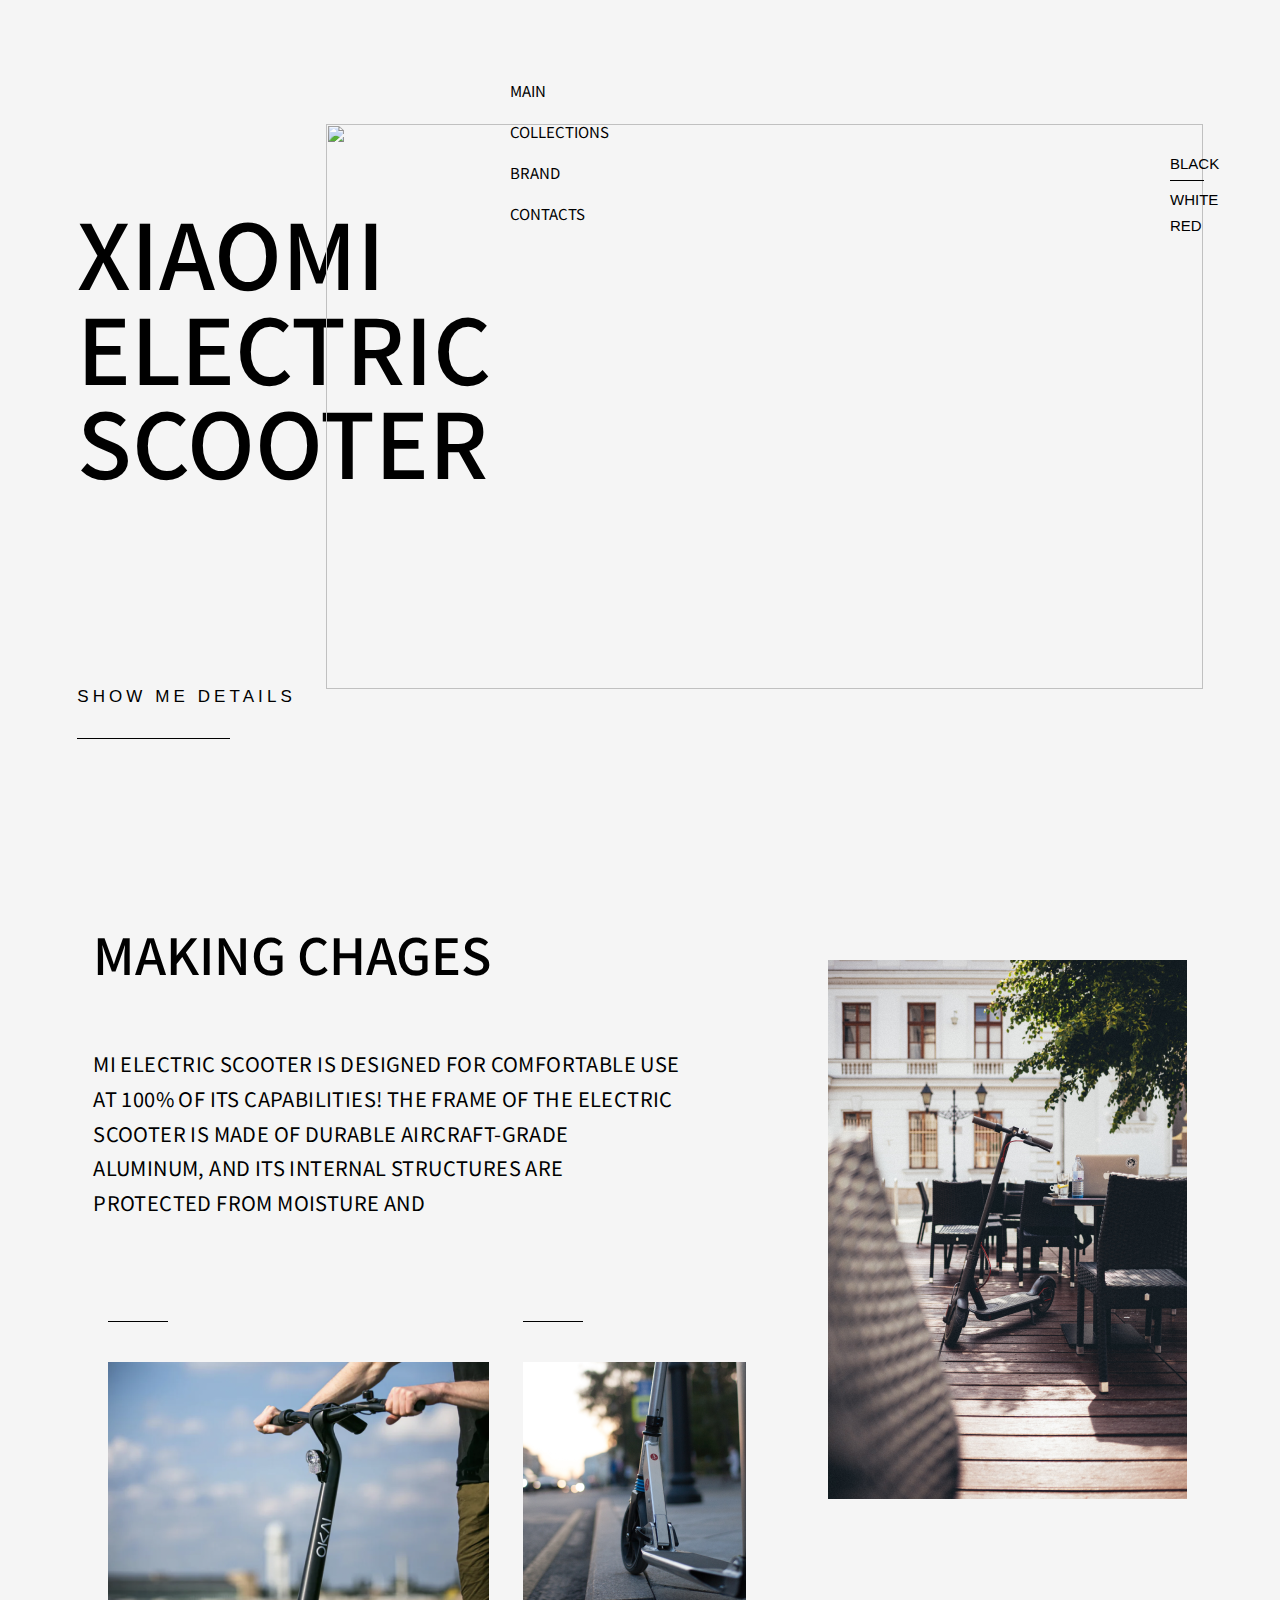
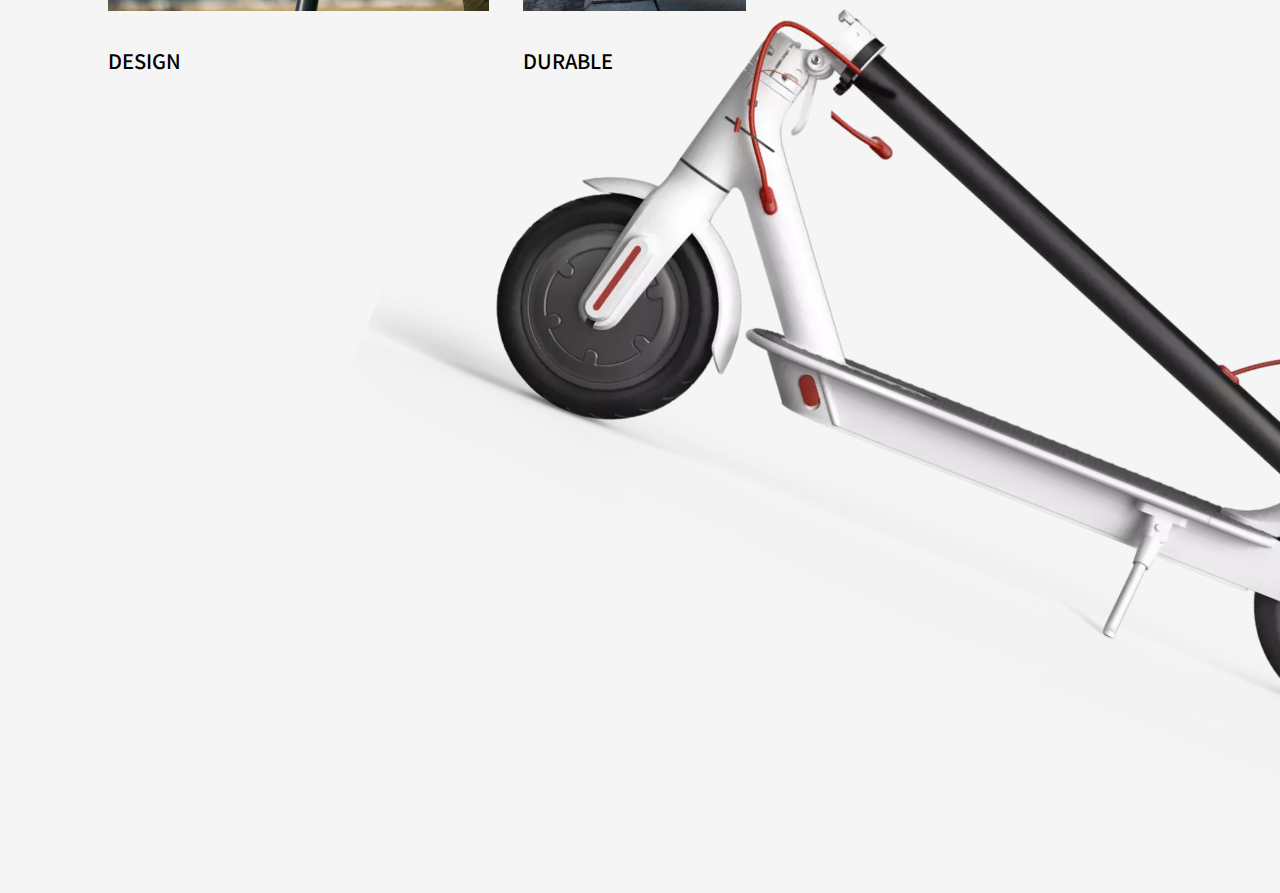
==== commit 8bd72a1a: "Туша сайта" ====
--- a/index.html
+++ b/index.html
@@ -7,22 +7,70 @@
     <meta name="viewport" content="width=device-width, initial-scale=1.0">
     <link rel="stylesheet" href="css/style.css">
     <link rel="preconnect" href="https://fonts.gstatic.com">
-    <link href="https://fonts.googleapis.com/css2?family=Noto+Sans+JP:wght@300&display=swap" rel="stylesheet">
+    <link href="https://fonts.googleapis.com/css2?family=Noto+Sans+JP:wght@300;400;500&display=swap" rel="stylesheet">
     <title>Shop</title>
 </head>
 
 <body>
-    <header>
-        <div class="header_content">
-            <img src="image/Xiaomi-Logo (2) 1.png">
-            <div class="header_about">
-                <a class="header_link" href="#">MAIN</a>
-                <a class="header_link" href="#">COLLECTIONS</a>
-                <a class="header_link" href="#">BRAND</a>
-                <a class="header_link" href="#">CONTACTS</a>
+    <header class="header">
+        <div class="header_content warp">
+            <div class="header_top">
+                <img class="header_logo" src="image/Xiaomi_Logo.png" alt="">
+                <div class="header_center">
+                    <nav class="header_about">
+                        <a class="header_link" href="#">MAIN</a>
+                        <a class="header_link" href="#">COLLECTIONS</a>
+                        <a class="header_link" href="#">BRAND</a>
+                        <a class="header_link" href="#">CONTACTS</a>
+                    </nav>
+                    <img src="image/Promo.png" alt="">
+                </div>
+                <div class="header_right">
+                    <button class="button button_pressed">Black</button>
+                    <button class="button">white</button>
+                    <button class="button">red</button>
+                </div>
+            </div>
+            <div class="header_bottom">
+                <div>
+                    <h1 class="header_title">Xiaomi <br> Electric <br> Scooter</h1>
+                    <button class="button button_pressed header_details_button">show me details</button>
+                </div>
+                <img class="header_slider" src="image/Scooter.png" alt="">
             </div>
         </div>
     </header>
+
+    <section class="body">
+        <div class="body_content warp">
+            <div class="body_content_left">
+                <h2 class="body_title">Making chages</h2>
+                <p class="body_info">Mi Electric Scooter is designed for comfortable use <br> at 100% of its
+                    capabilities!
+                    The frame of the
+                    electric <br> scooter is made of durable aircraft-grade <br> aluminum, and its internal structures
+                    are
+                    <br>
+                    protected from moisture and
+                </p>
+                <div class="body_cards">
+                    <button class="body_card">
+                        <img class="body_card_image" src="image/image_1.png" alt="">
+                        <p class="body_card_text">design</p>
+                    </button>
+                    <button class="body_card">
+                        <img class="body_card_image" src="image/image_2.png" alt="">
+                        <p class="body_card_text">durable</p>
+                    </button>
+                </div>
+            </div>
+            <div class="body_content_right">
+                <img src="image/body_scooter.png" alt="">
+                <img class="body_content_image" src="image/xiaomi-mi-m365-elect-2-2_1600x0 1.png" alt="">
+            </div>
+        </div>
+    </section>
+
 </body>
 
 </html>--- a/css/style.css
+++ b/css/style.css
@@ -1,12 +1,223 @@
-.header_about {
-width: 100px;
-}
-.header_link {
+
+/* default */
+
+*
+{
+   padding: 0;
+   margin: 0;
+}
+
+.warp
+{
+   margin: 0 60px;
+}
+
+body
+{
+   min-width: 1200px;
+   background: #F5F5F5;
+}
+
+/* Header */
+
+.header
+{
+   height: 800px;
+}
+
+.header_logo
+{
+   height: 60px;
+   margin-right: auto;
+}
+
+.header_center
+{
+   display: flex;
+}
+
+.header_content
+{
+   margin-top: 60px;
+   justify-content: space-around;
+}
+
+.header_top
+{ 
+   display: flex;  
+}
+
+.header_title
+{
+   font-family: 'Noto Sans JP', sans-serif;
+   font-weight: 500;
+   font-size: 90px;
+   line-height: 105.8%;
+   text-transform: uppercase;
+   color: #000000;
+   margin-bottom: 200px;
+}
+
+.header_bottom
+{
+   margin-top: -40px;
+   display: flex;
+   justify-content: space-around;
+}
+
+.header_right
+{
+   margin-top: auto;
+   margin-left: auto;
+   width: 50px;
+   z-index: 10;
+}
+
+.header_slider
+{
+   margin-top: -80px;
+   margin-left: -200px;
+   width: 877px;
+   height: 565px;
+}
+
+.header_about
+{
+   width: 100px;
+   margin-right: 150px;
+}
+.header_link
+{
+   display: block;
+   margin: 20px;
    font-size: 15px;
-line-height: 105.3%;
-text-transform: uppercase;
-color: #000000;
-font-family: 'Noto Sans JP', sans-serif;
-text-decoration: none;
-margin: 19.5px 0px;
+   text-transform: uppercase;
+   color: #000000;
+   font-family: 'Noto Sans JP', sans-serif;
+   text-decoration: none;
+}
+
+/* Body section */
+
+.body
+{
+   height: 950px;
+}
+
+.body_content
+{
+   display: flex;
+   justify-content: space-around;
+}
+
+.body_title
+{
+   font-family: 'Noto Sans JP', sans-serif;
+   font-weight: 500;
+   font-size: 50px;
+   line-height: 174.3%;
+   text-transform: uppercase;
+   color: #000000;
+   margin-top: 50px;
+}
+
+.body_info
+{
+   font-family: 'Noto Sans JP', sans-serif;
+   font-weight: 400;
+   font-size: 20px;
+   line-height: 174.3%;
+   letter-spacing: 0.02em;
+   text-transform: uppercase;
+   color: #000000;
+   margin-top: 50px;
+}
+
+.body_content_right
+{
+   position: relative;
+   margin-top: 100px;
+}
+
+.body_content_image
+{
+   position: absolute;
+   left: 0;
+   top: 0;
+   margin-top: 400px;
+   margin-left: -500px;
+}
+
+.body_cards
+{
+   margin-top: 100px;
+}
+
+.body_card_image
+{
+   height: 249px;
+}
+
+.body_card_text
+{
+   font-family: 'Noto Sans JP', sans-serif;
+   font-style: normal;
+   font-weight: 500;
+   font-size: 20px;
+   line-height: 174.3%;
+   text-transform: uppercase;
+   color: #000000;
+   margin-top: 30px;
+}
+
+/* Button */
+
+.button
+{
+   font-size: 15px;
+   line-height: 105.3%;
+   text-transform: uppercase;
+   color: #000000;
+   background-color: transparent;
+   border: none;
+   margin-bottom: 10px;
+   cursor: pointer;
+}
+
+.button_pressed::after
+{
+   content: "";
+   display: block;
+   height: 1px;
+   width: 70%;
+   background: black;
+   margin-top: 15%;
+}
+
+.header_details_button
+{
+   font-size: 17px;
+   line-height: 105.8%;
+   letter-spacing: 0.24em;
+   text-transform: uppercase;
+   color: #000000;
+}
+
+.body_card
+{
+   background-color: transparent;
+   border: none;
+   text-align: left;
+   cursor: pointer;
+   margin: 0 15px;
+}
+
+.body_card::before
+{
+   display: block;
+   content: "";
+   background: black;
+   height: 1px;
+   width: 60px;
+   margin-bottom: 40px;
 }